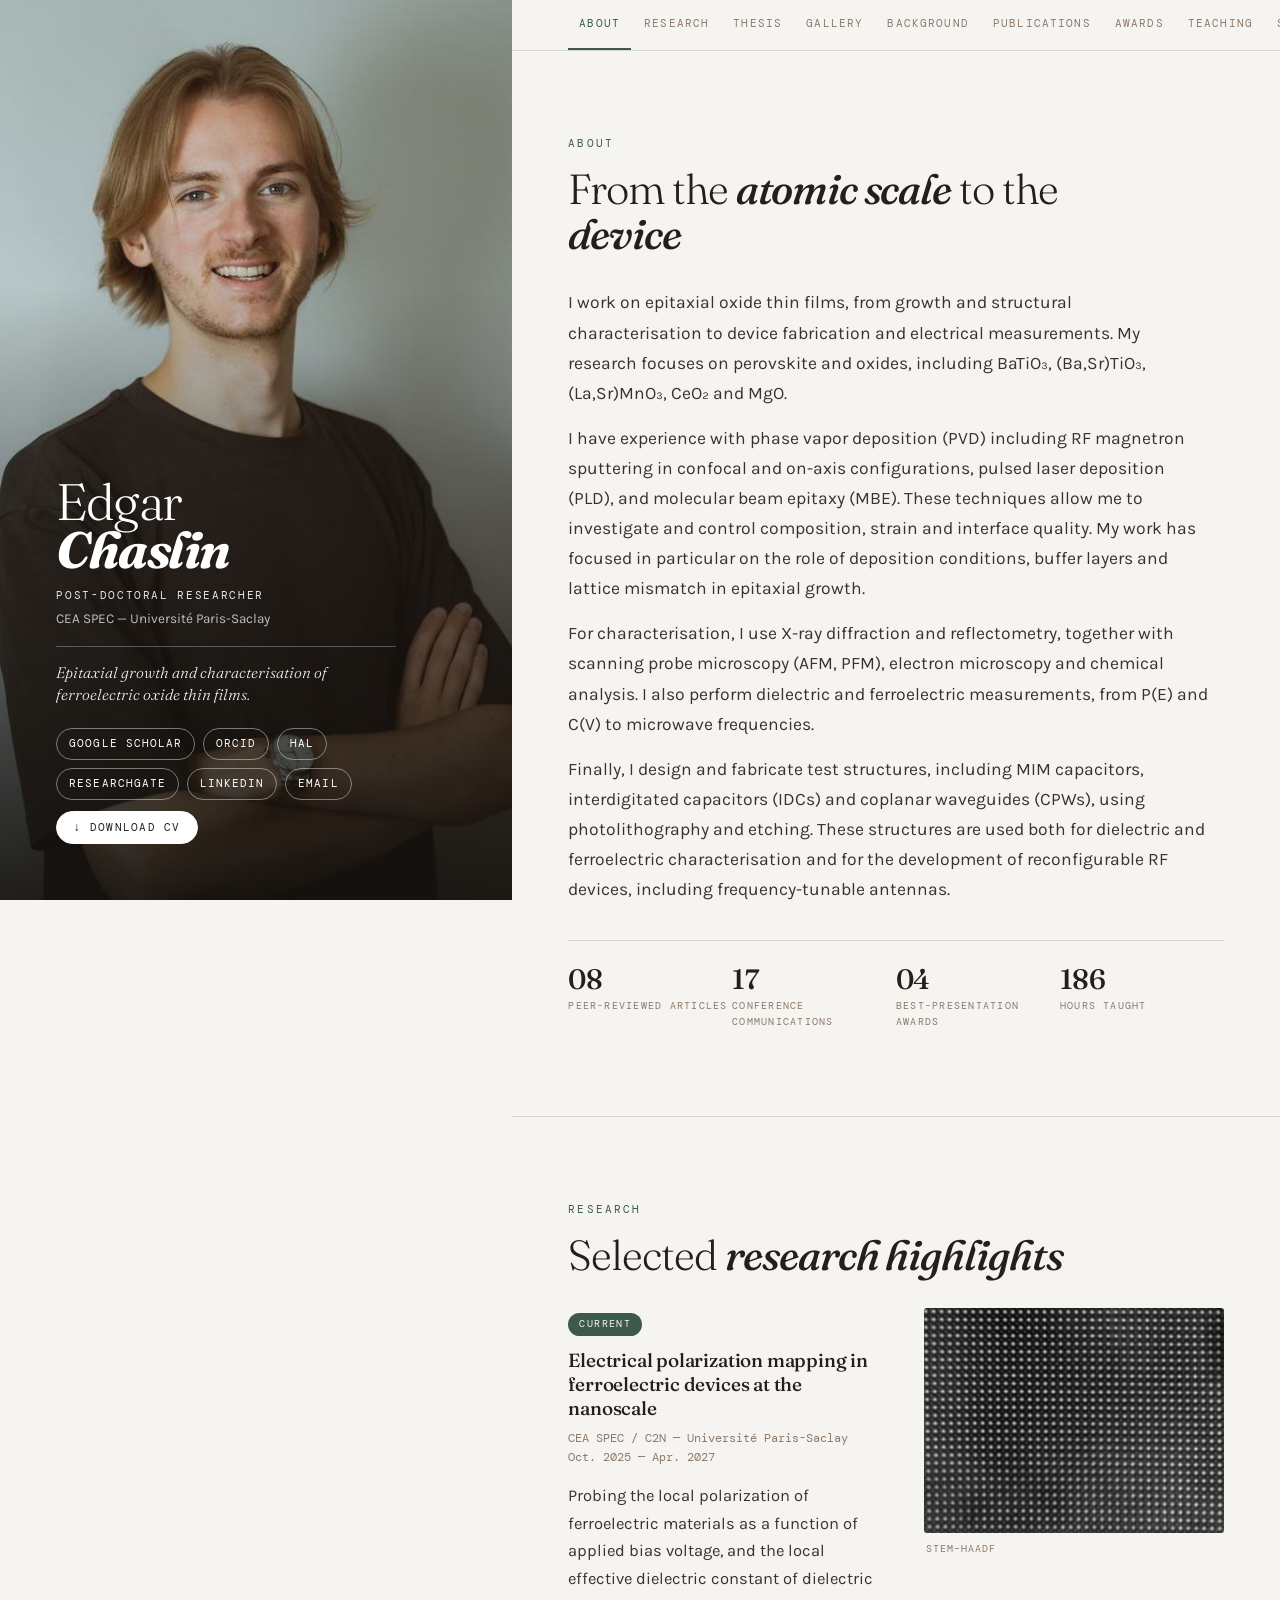
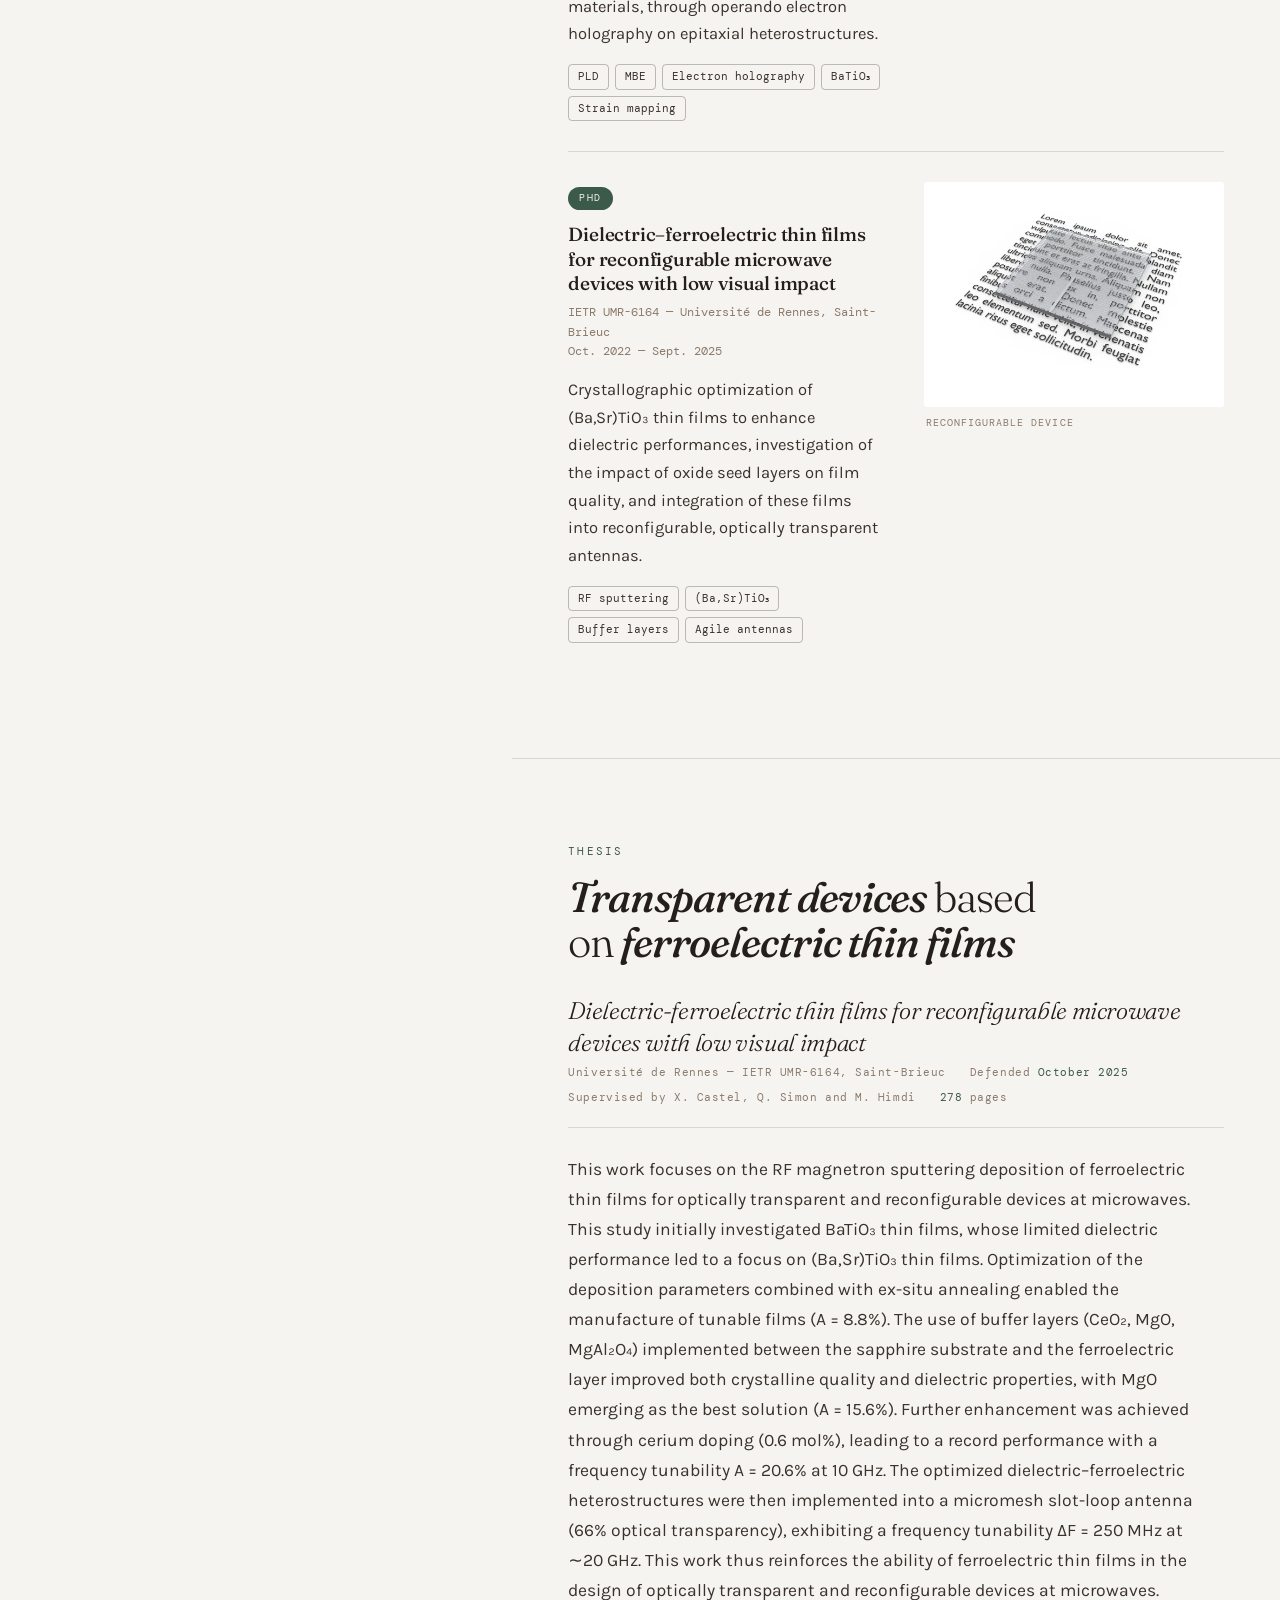
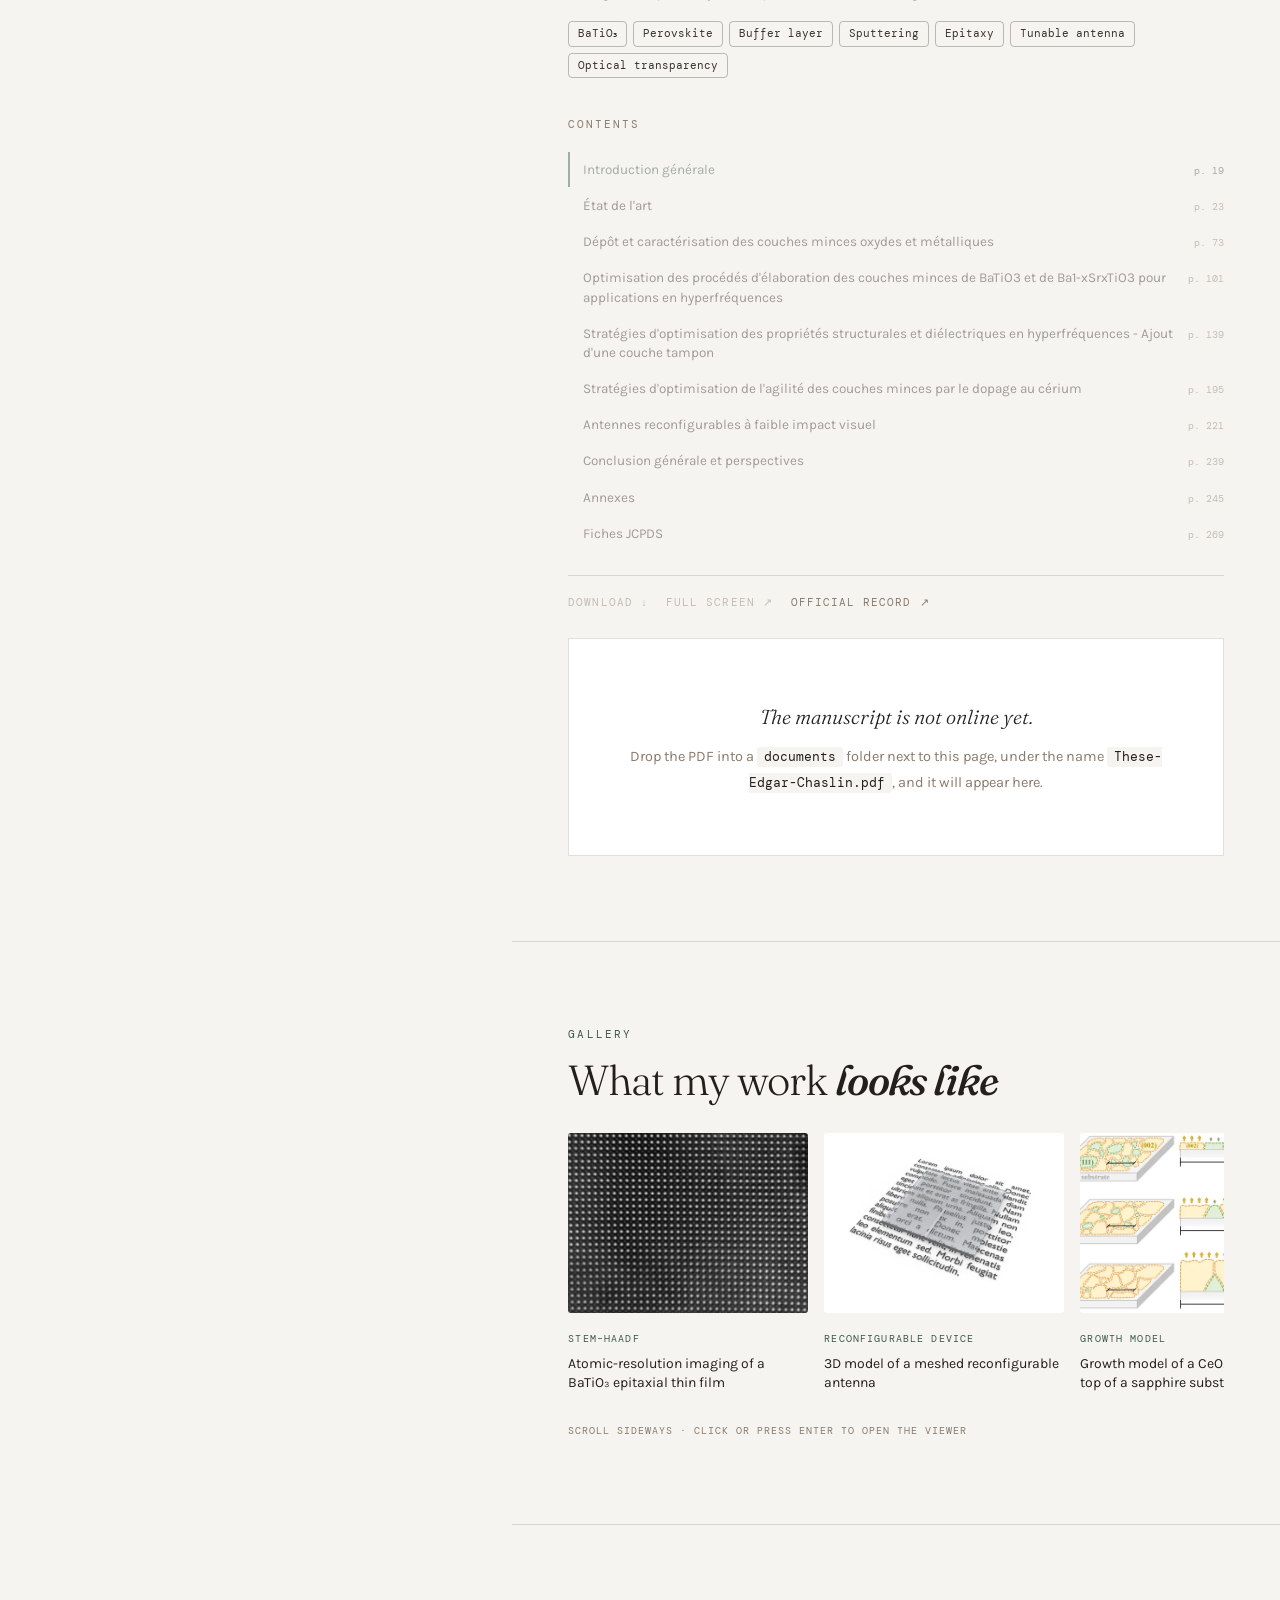
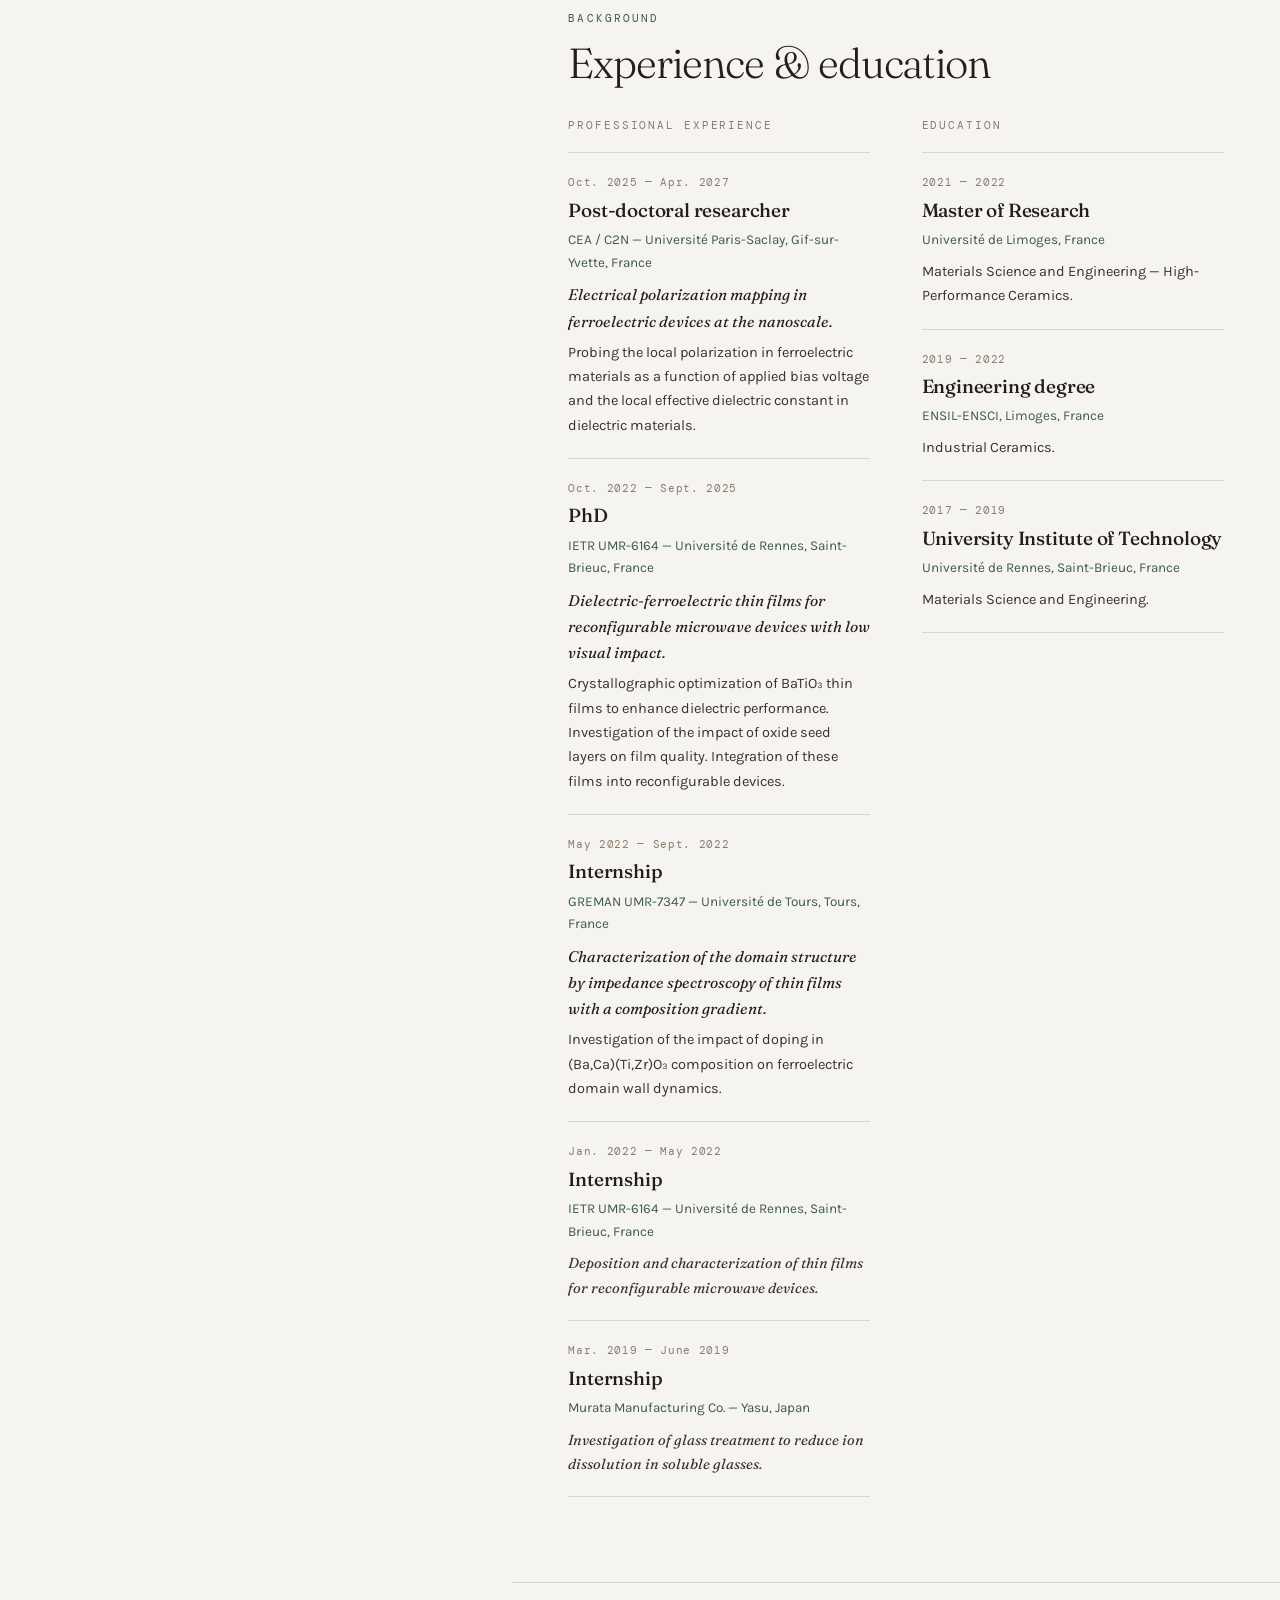
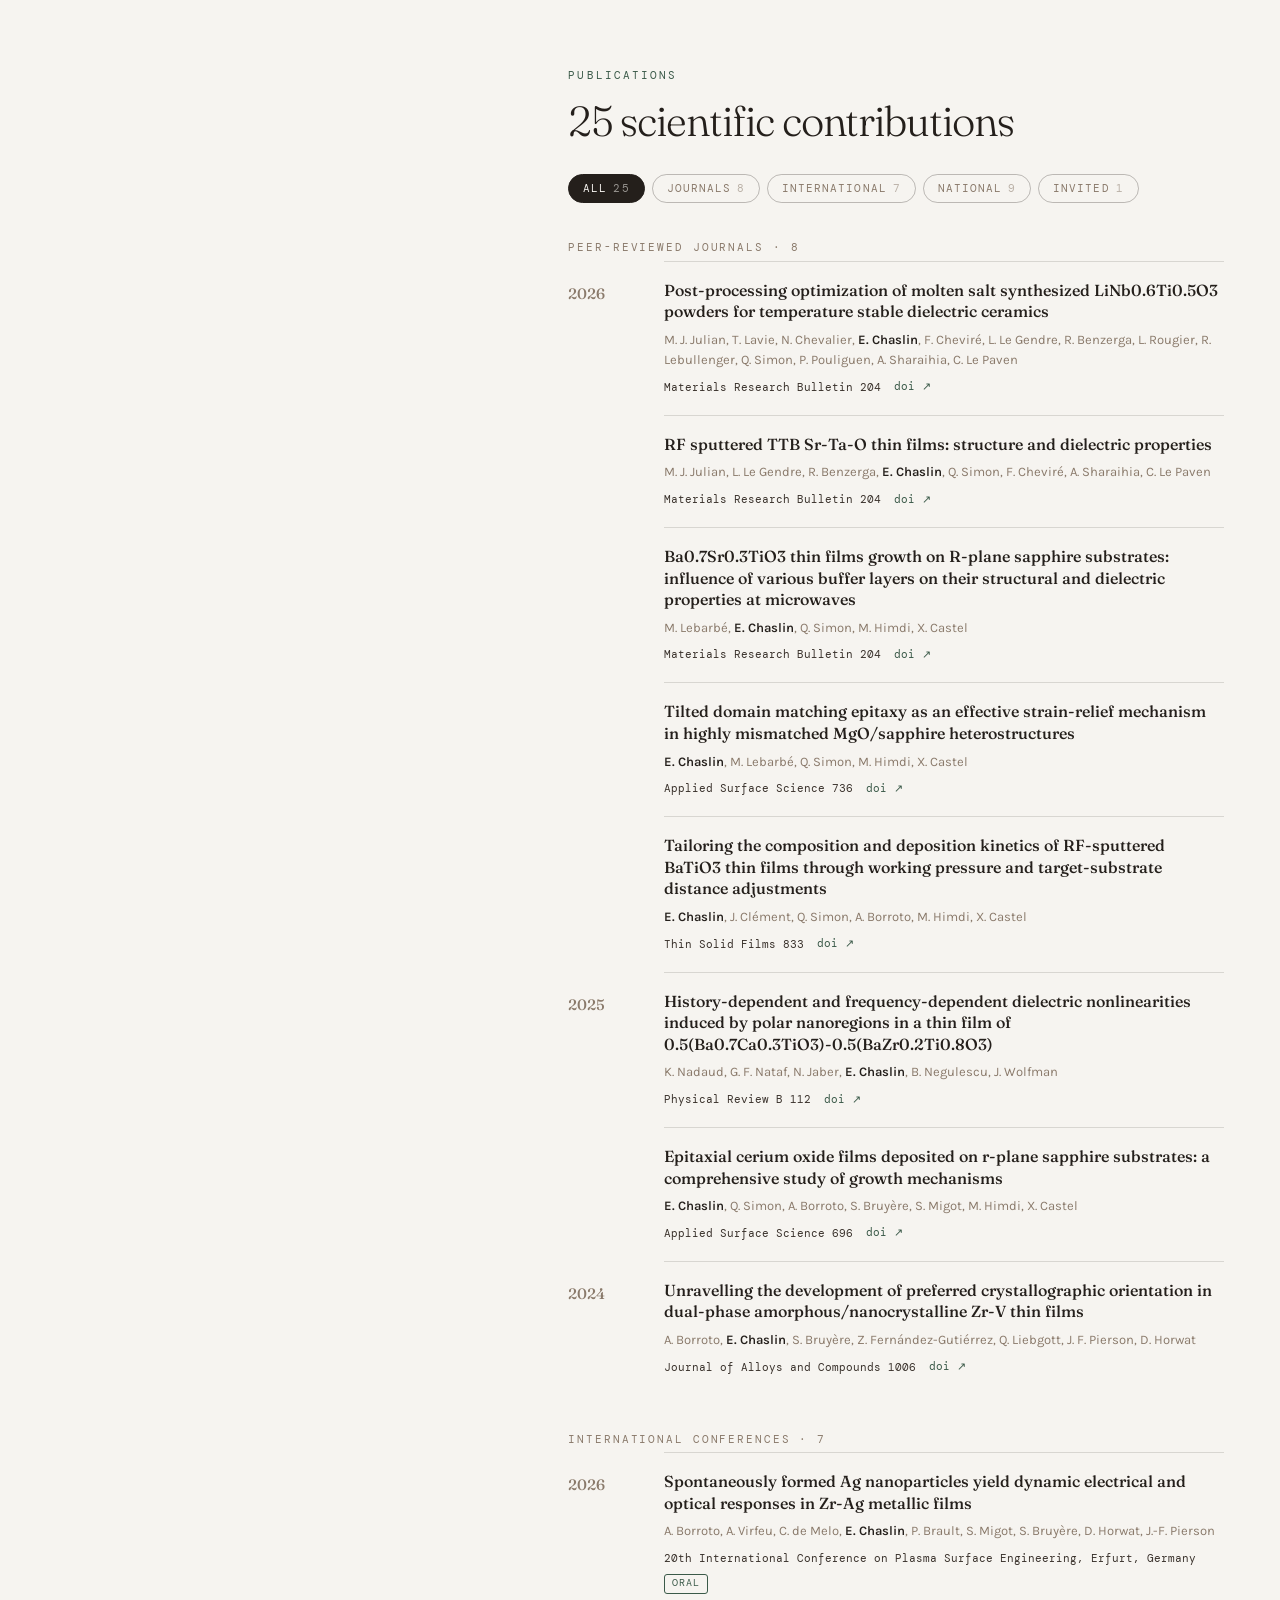
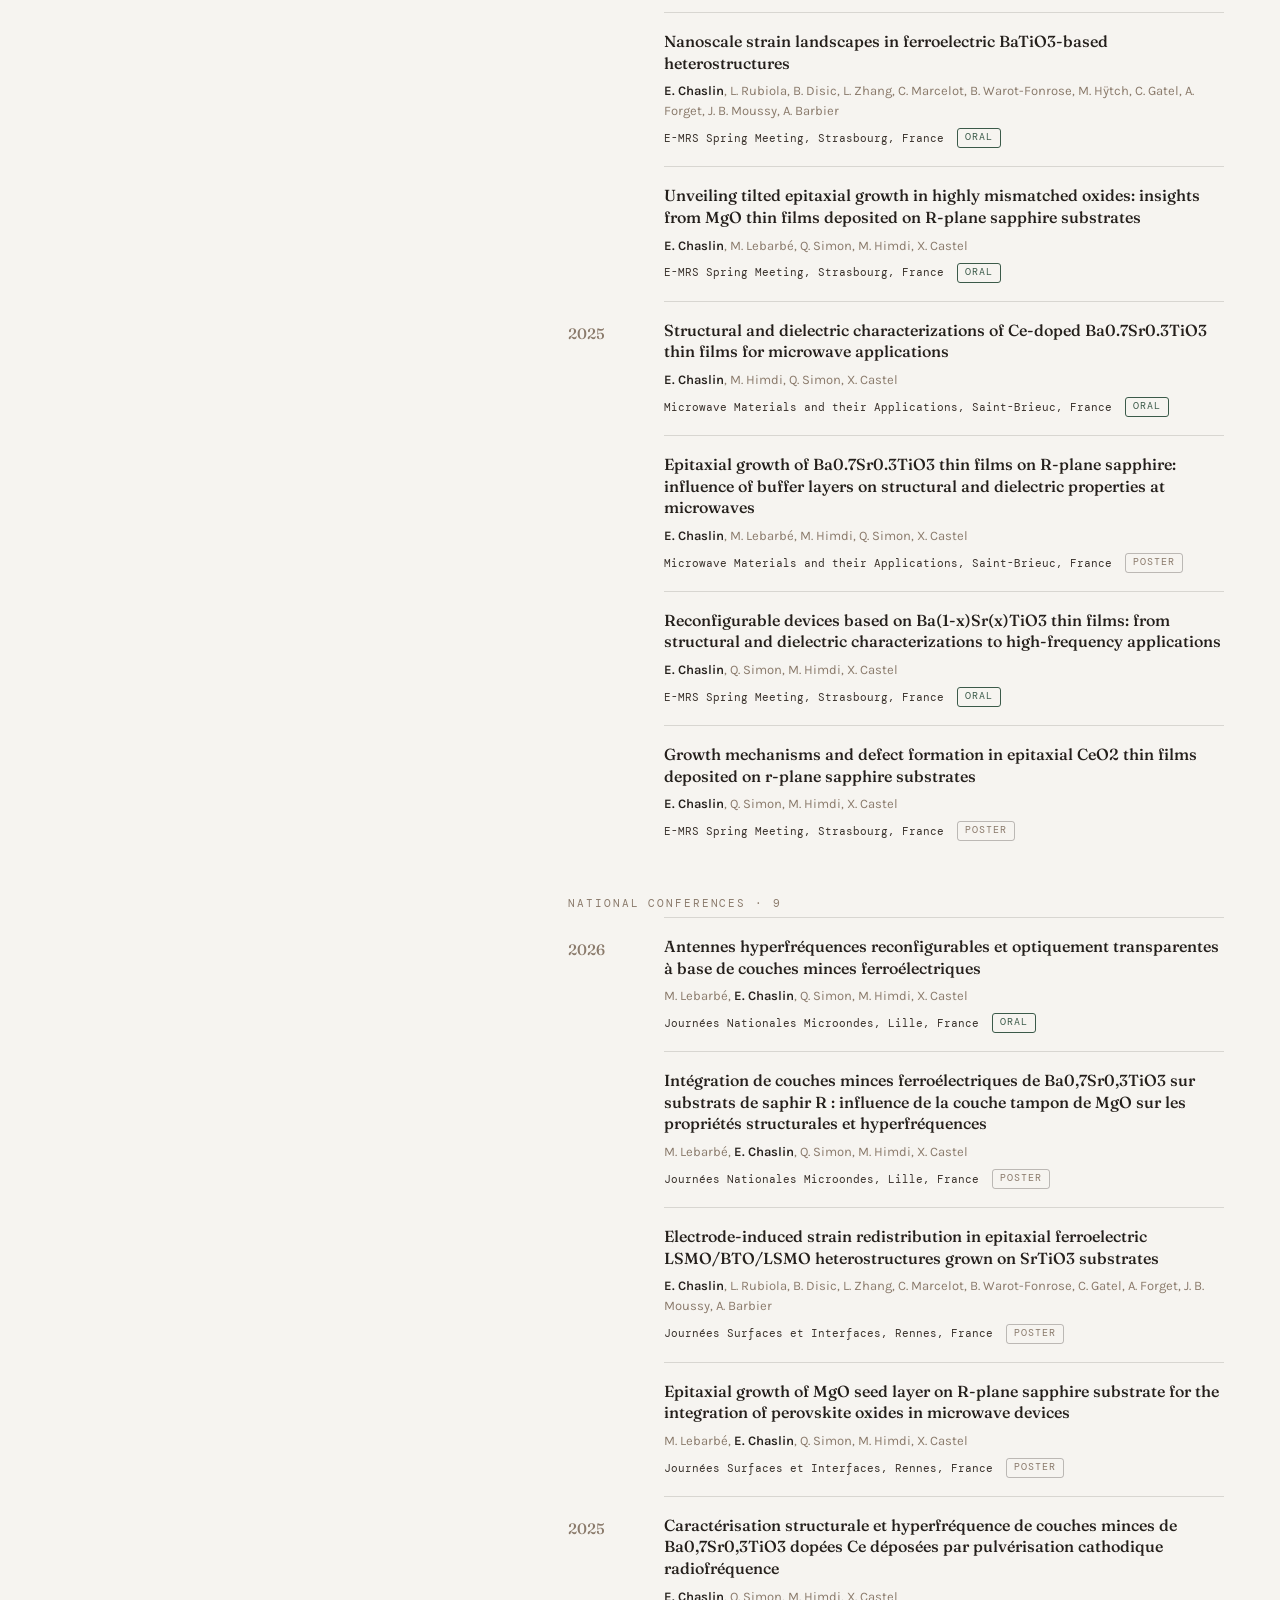
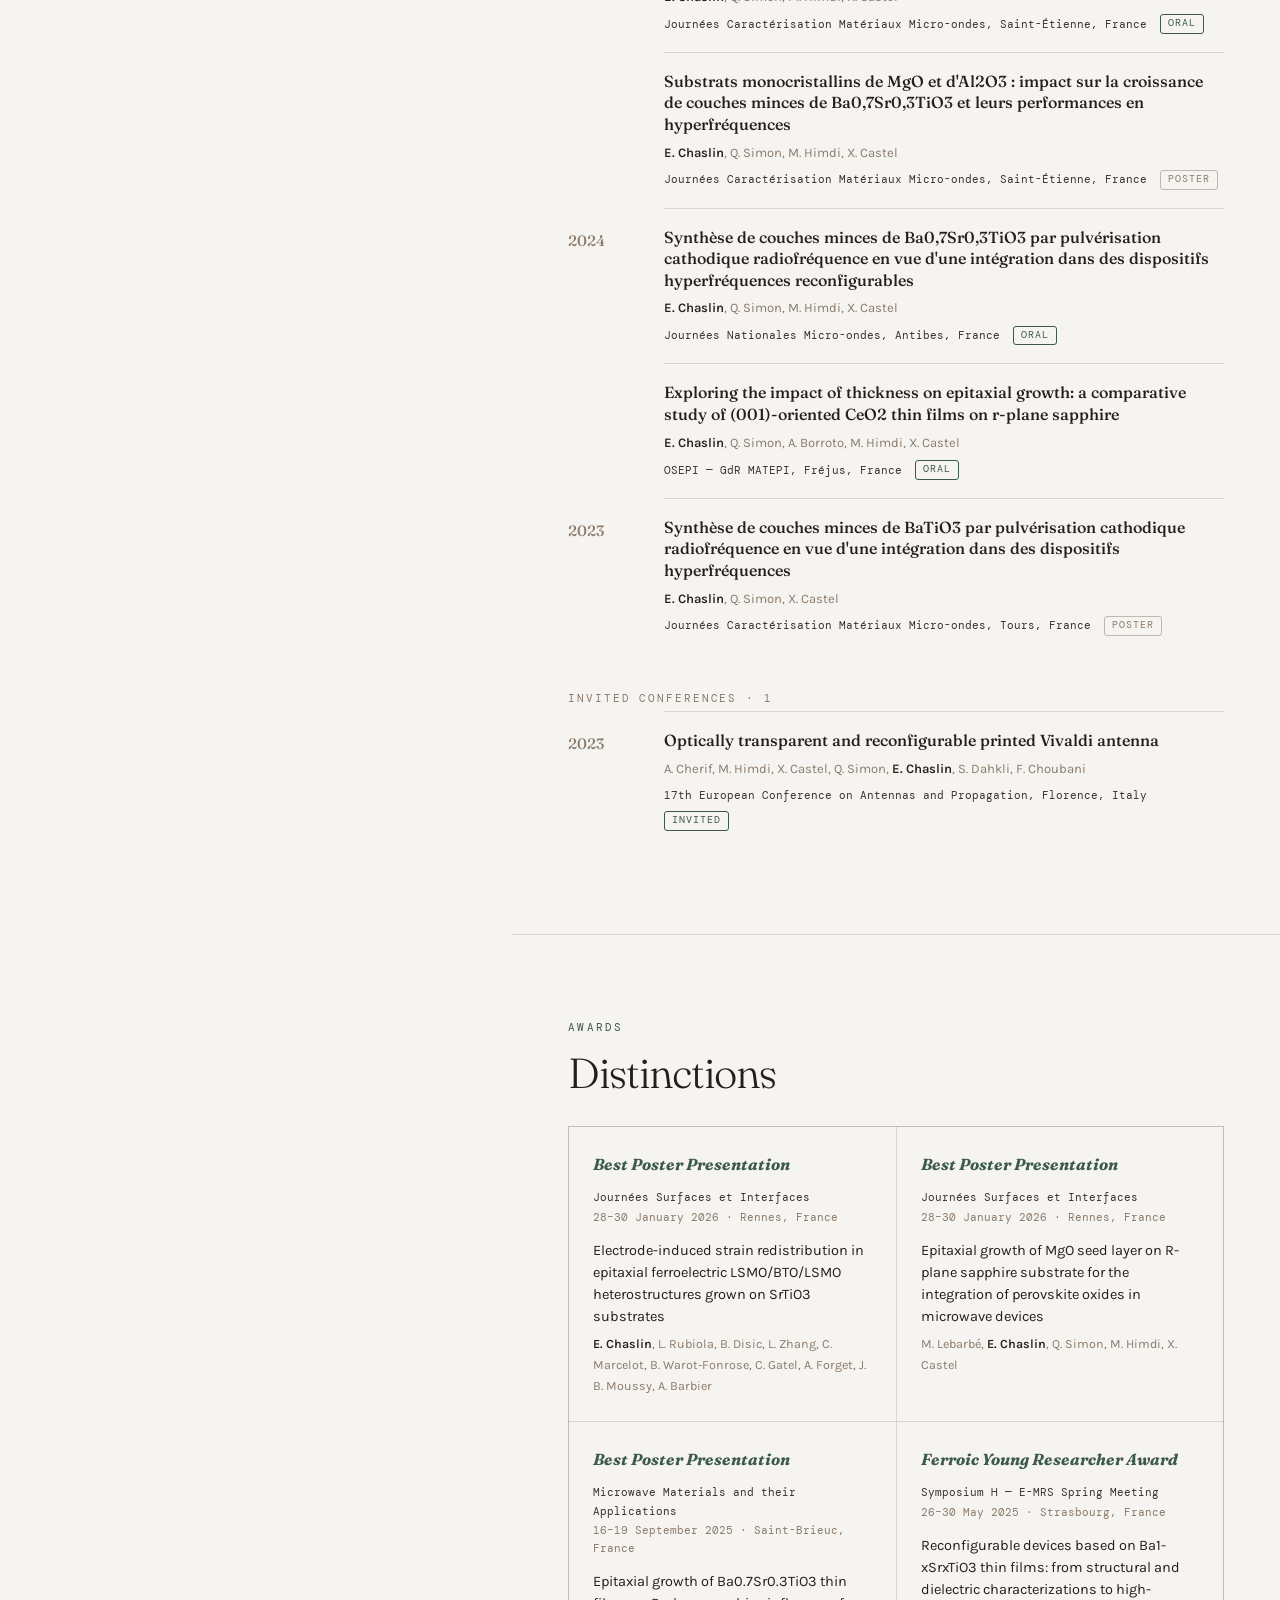
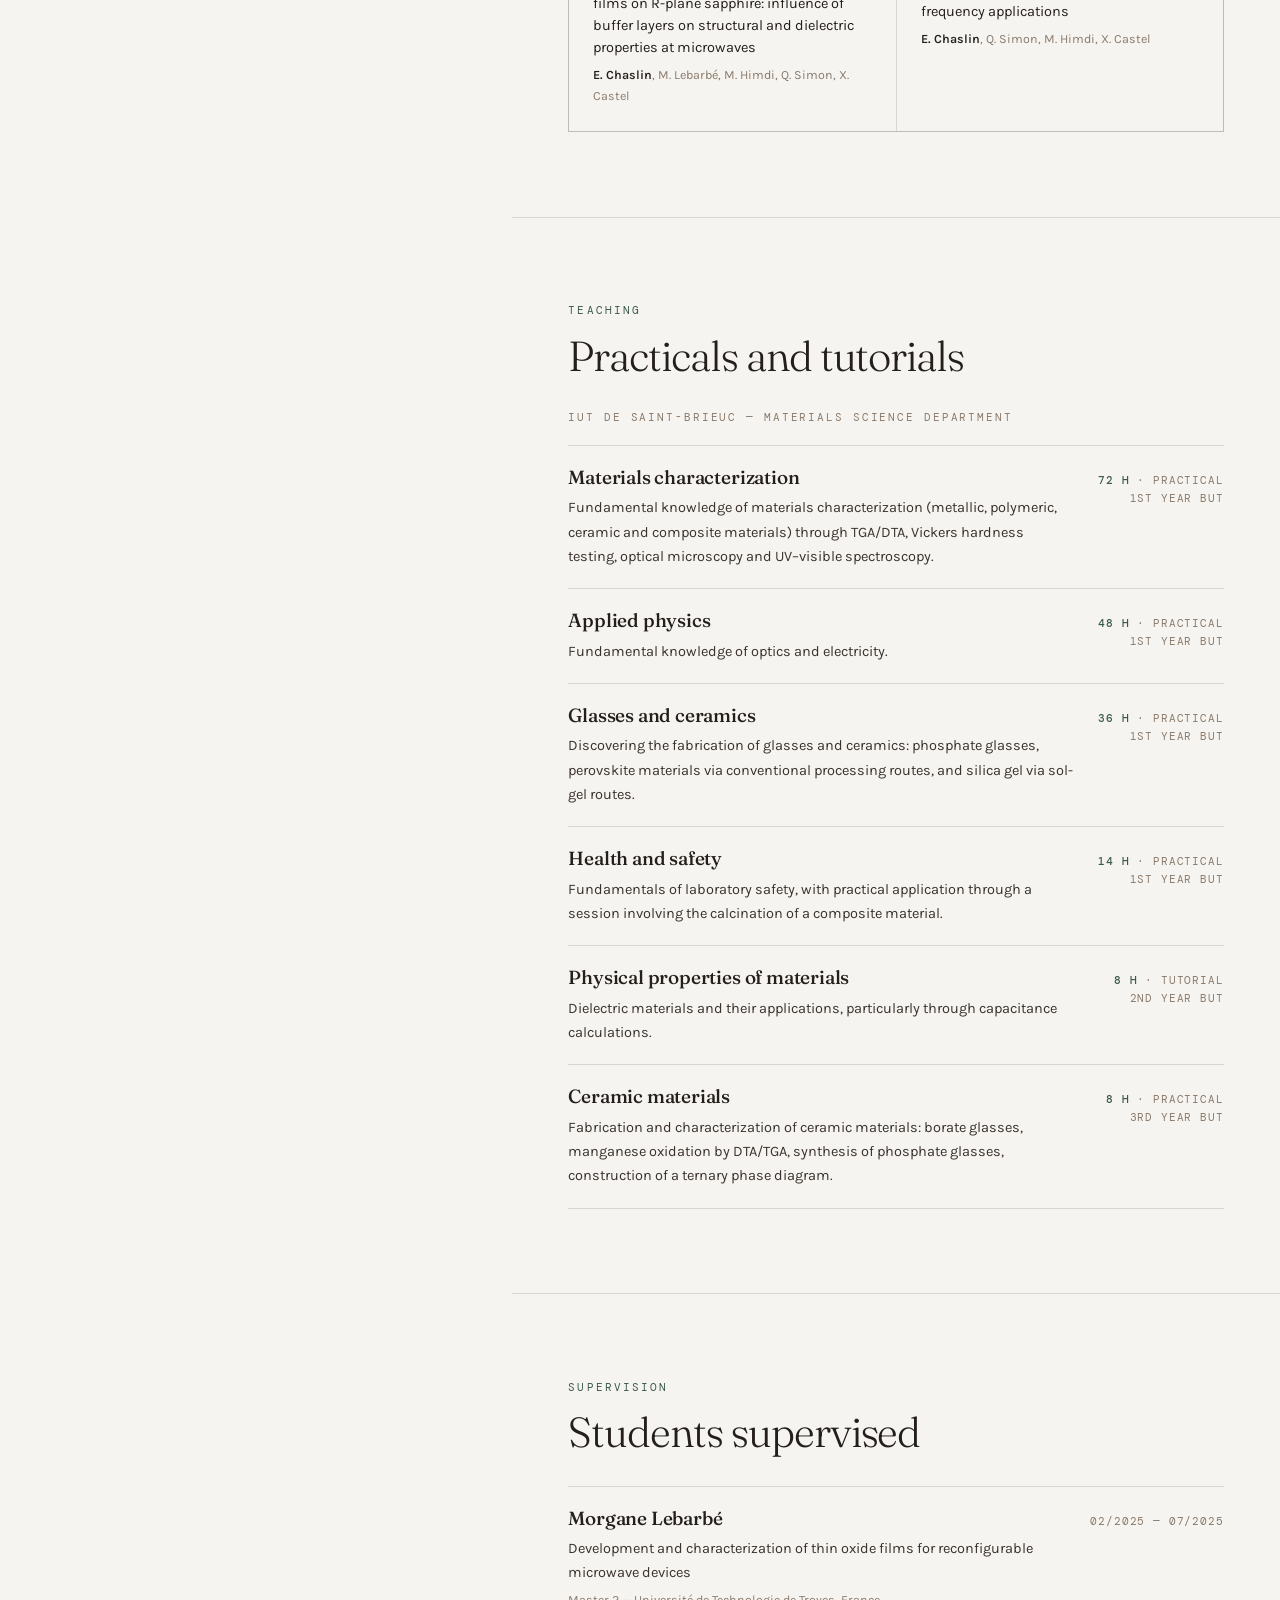
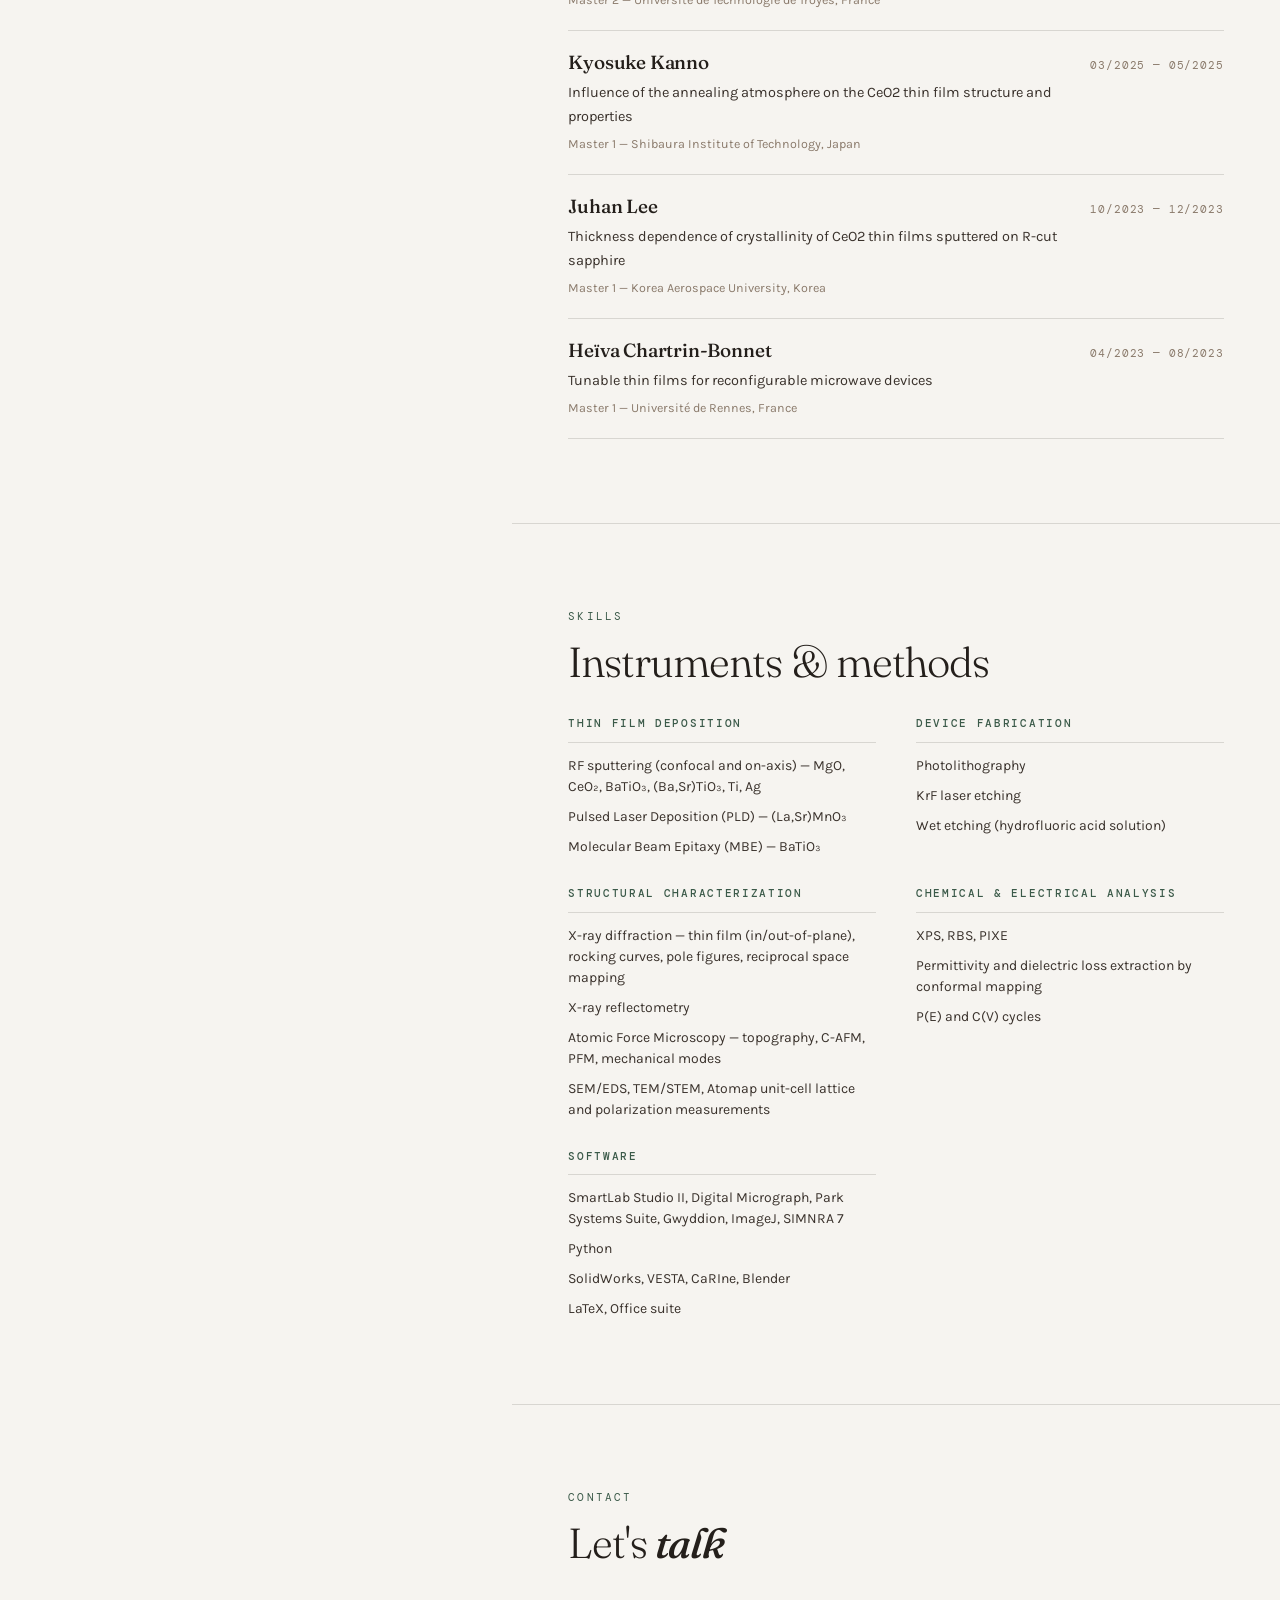
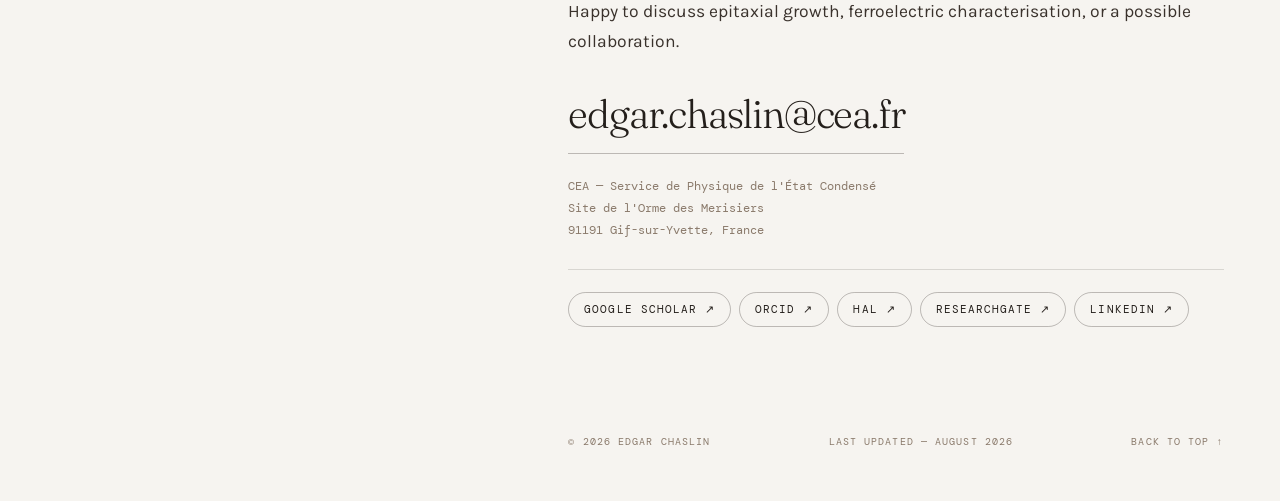
==== index.html @ 5e143099 "Site web personnel — Edgar Chaslin Site statique, sans outil de compilation : il suffit d'ouvrir ind" ====
<!DOCTYPE html>
<html lang="en">
<head>
<meta charset="utf-8">
<meta name="viewport" content="width=device-width, initial-scale=1">

<!-- ══════════════════════════════════════════════════════════════════════
     CARTE D'IDENTITÉ DE LA PAGE
     Le titre ci-dessous est celui affiché dans l'onglet du navigateur et
     dans les résultats de recherche. La description est le petit texte
     gris qui l'accompagne sur Google. Ce sont les deux seules lignes de
     ce fichier qu'il est utile de retoucher de temps en temps.
     ═══════════════════════════════════════════════════════════════════ -->
<title>Edgar Chaslin — Post-doctoral Researcher, CEA SPEC</title>
<meta name="description" content="Edgar Chaslin — post-doctoral researcher at CEA SPEC, Université Paris-Saclay. Epitaxial growth and characterisation of ferroelectric oxide thin films.">
<meta name="author" content="Edgar Chaslin">
<meta property="og:type" content="profile">
<meta property="og:title" content="Edgar Chaslin — Post-doctoral Researcher, CEA SPEC">
<meta property="og:description" content="Epitaxial growth and characterisation of ferroelectric oxide thin films, from deposition to unit-cell polarisation mapping.">
<meta property="og:locale" content="en_GB">
<meta name="twitter:card" content="summary_large_image">
<!-- Aperçu au partage : une fois le site en ligne, déposer une image 1200x630 px
     dans images/apercu.jpg puis décommenter la ligne suivante en remplaçant le domaine.
<meta property="og:image" content="https://TON-DOMAINE/images/apercu.jpg"> -->
<link rel="icon" href="data:image/svg+xml,%3Csvg xmlns='http://www.w3.org/2000/svg' viewBox='0 0 32 32'%3E%3Crect width='32' height='32' fill='%233B5A49'/%3E%3Ctext x='16' y='23' font-family='Georgia,serif' font-size='19' fill='%23F6F4F0' text-anchor='middle'%3EE%3C/text%3E%3C/svg%3E">

<!-- Polices de caractères, chargées depuis Google Fonts. -->
<link rel="preconnect" href="https://fonts.googleapis.com"><link rel="preconnect" href="https://fonts.gstatic.com" crossorigin>
<link href="https://fonts.googleapis.com/css2?family=Fraunces:opsz,wght@9..144,300;9..144,500;9..144,700&family=Karla:wght@300;400;500;600&family=DM+Mono:wght@400;500&display=swap" rel="stylesheet">

<!-- ══════════════════════════════════════════════════════════════════════
     APPARENCE — dossier « css »
     Les fichiers sont chargés dans cet ordre ; les couleurs et les polices
     se règlent dans le premier, css/1-base.css.
     ═══════════════════════════════════════════════════════════════════ -->
<link rel="stylesheet" href="css/1-base.css">
<link rel="stylesheet" href="css/2-colonne-portrait.css">
<link rel="stylesheet" href="css/3-contenu.css">
<link rel="stylesheet" href="css/4-sections.css">
<link rel="stylesheet" href="css/5-these-et-images.css">
<link rel="stylesheet" href="css/6-cv-genere.css">
<link rel="stylesheet" href="css/7-impression.css">
</head>

<body>
<!-- La page est volontairement presque vide : tout le contenu est écrit
     dans le dossier « contenu » puis inséré ici par le dossier « js ». -->
<a class="skip" href="#main">Skip to content</a>

<div class="stage">
  <!-- La colonne de gauche a deux étages. « media » tient toute la hauteur
       de l'écran à l'arrivée, puis se replie dès que le défilement commence
       et découvre « carte », restée jusque-là hors champ. -->
  <aside class="aside" id="top">
    <div class="media">
      <img id="portrait" alt="">
      <div class="veil"></div>
      <div class="plate" id="plate"></div>
    </div>
    <div class="carte" id="carte"></div>
  </aside>
  <div class="flow">
    <nav class="topbar" id="topbar" aria-label="Sections"></nav>
    <main id="main"><div class="printhead" id="printhead"></div></main>
  </div>
</div>

<div id="cvdoc" role="dialog" aria-modal="true" aria-label="Curriculum vitae"></div>

<!-- ══════════════════════════════════════════════════════════════════════
     CONTENU DU SITE — dossier « contenu »
     C'EST ICI QU'ON MET LE SITE À JOUR : ouvrir le fichier qui correspond
     à la section à modifier, changer le texte, enregistrer, recharger.
     Si un nouveau fichier de contenu est ajouté, penser à l'ajouter à
     cette liste ET dans js/1-assemblage.js.
     ═══════════════════════════════════════════════════════════════════ -->
<script src="contenu/1-identite.js"></script>
<script src="contenu/2-titres.js"></script>
<script src="contenu/3-a-propos.js"></script>
<script src="contenu/4-recherche.js"></script>
<script src="contenu/5-these.js"></script>
<script src="contenu/6-galerie.js"></script>
<script src="contenu/7-parcours.js"></script>
<script src="contenu/8-publications.js"></script>
<script src="contenu/9-distinctions.js"></script>
<script src="contenu/10-enseignement.js"></script>
<script src="contenu/11-competences.js"></script>
<!-- Fichier ecrit automatiquement par outils/optimiser-images.py : il
     liste les versions allegees des images. Voir LISEZ-MOI.md. -->
<script src="contenu/12-images-optimisees.js"></script>

<!-- ══════════════════════════════════════════════════════════════════════
     MACHINERIE — dossier « js »
     Rien à modifier ici pour mettre le site à jour. L'ordre compte :
     chaque fichier a besoin du précédent.
     ═══════════════════════════════════════════════════════════════════ -->
<script src="js/1-assemblage.js"></script>
<script src="js/2-outils.js"></script>
<script src="js/3-these.js"></script>
<script src="js/4-cv.js"></script>
<script src="js/5-page.js"></script>
<script src="js/6-demarrage.js"></script>
</body>
</html>
---- css/1-base.css ----
/* ======================================================================
   BASE — couleurs, polices, réglages généraux

   Toutes les couleurs du site se changent ici, dans le bloc :root.
   --paper = le fond, --ink = le texte, --moss = le vert d'accent,
   --sage = le vert clair, --warm = le gris-brun des petites légendes.
   ====================================================================== */

:root{
  --paper:#F6F4F0; --ink:#241F1B; --ink-2:#3A322C; --sage:#C4CCC5; --moss:#3B5A49; --warm:#8A7A6B;
  --line:rgba(36,31,27,.14); --line-2:rgba(36,31,27,.28);
  --disp:"Fraunces",Georgia,serif; --body:"Karla",system-ui,sans-serif; --mono:"DM Mono",ui-monospace,monospace;
  --gut:clamp(24px,4.4vw,68px); --bar:52px;
}
*{box-sizing:border-box}
html{scroll-behavior:smooth}
@media (prefers-reduced-motion:reduce){html{scroll-behavior:auto}*,*::before,*::after{animation-duration:.001ms!important;transition-duration:.001ms!important}}
body{margin:0;background:var(--paper);color:var(--ink);font-family:var(--body);font-size:16.5px;line-height:1.68;-webkit-font-smoothing:antialiased}
/* height:auto est indispensable et ne doit jamais être retiré.
   Chaque image porte désormais les dimensions de l'original dans son
   HTML (width="8000" height="5200") : c'est ce qui réserve la bonne
   place avant son arrivée et empêche la page de sursauter. Mais le
   navigateur traite AUSSI ces deux nombres comme une taille imposée.
   La largeur est bien reprise par les feuilles suivantes ; la hauteur,
   elle, ne l'est nulle part — sans la ligne ci-dessous, une vignette
   de 240 px de large s'afficherait donc sur 5200 px de haut. */
img{max-width:100%;height:auto;display:block}
/* Les images sont enveloppées dans un <picture> qui propose plusieurs
   tailles au navigateur. display:contents efface cette enveloppe de la
   mise en page : les réglages écrits pour « img » continuent de valoir. */
picture{display:contents}
a{color:inherit}
::selection{background:var(--moss);color:var(--paper)}
:focus-visible{outline:2px solid var(--moss);outline-offset:3px;border-radius:2px}
.skip{position:absolute;left:-9999px;top:0;z-index:100;background:var(--moss);color:var(--paper);
  padding:10px 16px;font-family:var(--mono);font-size:12px;letter-spacing:.1em;text-transform:uppercase}
.skip:focus{left:0}
---- css/2-colonne-portrait.css ----
/* ======================================================================
   COLONNE DE GAUCHE — grande photo, nom, accroche, liens, contact

   La colonne a deux états.

   À L'ARRIVÉE, la photo occupe toute la hauteur de l'écran : c'est la
   première impression, on n'y touche pas.

   DÈS QUE LE DÉFILEMENT COMMENCE, elle se replie à un peu moins de la
   moitié et découvre la carte de contact, jusque-là hors champ. Le
   visiteur garde ainsi l'e-mail sous les yeux d'un bout à l'autre du
   site, au lieu de devoir redescendre en bas de page pour le trouver.

   Trois réglages suffisent à tout ajuster :
     --photo-haut    hauteur de la photo une fois repliée
     --repli         durée du mouvement
   et, dans js/2-outils.js, les deux seuils de défilement.

   Le dernier bloc @media règle l'affichage sur téléphone, où la colonne
   redevient une simple bannière : rien ne se replie.
   ====================================================================== */

/* ══ LES CINQ RÉGLAGES DE LA COLONNE ══════════════════════════════════

   --photo-haut     hauteur de la photo une fois repliée. Le plancher en
                    pixels n'est pas décoratif : le bloc titre est posé
                    au bas de la photo et déborderait par le haut — nom
                    rogné — sur un écran d'ordinateur portable peu haut.
   --repli          durée du mouvement.

   --photo-y…       CADRAGE VERTICAL de la photo, c'est-à-dire quelle
                    tranche de l'image reste visible quand le cadre est
                    trop court pour la contenir entière :
                       0%   on garde le HAUT de la photo
                      50%   on garde le MILIEU
                     100%   on garde le BAS
                    Trois valeurs, une par situation. Elles se règlent
                    indépendamment — c'est celle du milieu, « replie »,
                    qui compte le plus (voir la note ci-dessous).
   ═════════════════════════════════════════════════════════════════════ */

:root{
  --photo-haut:max(52vh,336px);
  --repli:.55s;

  --photo-y:        24%;   /* à l'arrivée, photo pleine hauteur   */
  --photo-y-replie: 10%;   /* une fois repliée  ← LE RÉGLAGE UTILE */
  --photo-y-mobile: 16%;   /* bannière du téléphone               */
}

/* NOTE — sur un écran 16/9, la colonne fait 40 % de la largeur pour
   100 % de la hauteur, soit un cadre plus étroit que la photo : à
   l'arrivée, celle-ci est donc rognée sur les CÔTÉS, jamais en hauteur.
   Y jouer sur « --photo-y » n'y change rien de visible. C'est une fois
   repliée que le cadre devient large et court, et que le cadrage
   vertical décide vraiment de ce qu'on voit : c'est
   « --photo-y-replie » qu'il faut ajuster. */

/* ── Colonne portrait ─────────────────────────────────────────────── */
.stage{display:grid;grid-template-columns:40vw 1fr}
.aside{position:sticky;top:0;height:100vh;overflow:hidden;background:var(--sage);
  display:flex;flex-direction:column}

/* L'étage photo. Sa hauteur est la SEULE chose qui change au repli :
   tout le reste suit, ce qui garde le mouvement simple et fluide. */
.media{position:relative;flex:0 0 auto;height:100vh;overflow:hidden;
  transition:height var(--repli) cubic-bezier(.2,.7,.3,1)}
.aside.compact .media{height:var(--photo-haut)}

/* Le cadrage glisse pendant le repli, en même temps que la hauteur :
   la photo se recentre au lieu de sauter d'un cadrage à l'autre. */
.aside img{width:100%;height:100%;object-fit:cover;object-position:50% var(--photo-y);
  transition:object-position var(--repli) cubic-bezier(.2,.7,.3,1)}
.aside.compact img{object-position:50% var(--photo-y-replie)}
.aside .veil{position:absolute;inset:0;background:linear-gradient(180deg,transparent 32%,rgba(20,17,14,.88))}
.aside .plate{position:absolute;left:0;right:0;bottom:0;padding:var(--gut);color:#fff;
  transition:padding var(--repli) cubic-bezier(.2,.7,.3,1)}
.aside h1{font-family:var(--disp);font-weight:300;font-size:clamp(32px,4vw,60px);line-height:.94;
  letter-spacing:-.03em;margin:0 0 12px;transition:font-size var(--repli) cubic-bezier(.2,.7,.3,1)}
.aside h1 b{display:block;font-weight:700;font-style:italic}
.aside .role{font-family:var(--mono);font-size:11px;letter-spacing:.15em;text-transform:uppercase;opacity:.9;margin:0 0 3px}
.aside .lab{font-size:13.5px;opacity:.72;margin:0 0 16px;max-height:5em;overflow:hidden;
  transition:max-height var(--repli),opacity .3s,margin var(--repli)}
/* max-height chiffré — et non « auto » — pour que la disparition de
   l'accroche puisse être animée : on ne sait pas animer vers auto. */
.aside .accroche{font-family:var(--disp);font-style:italic;font-weight:300;font-size:15.5px;
  line-height:1.42;opacity:.92;margin:0 0 22px;max-width:34ch;max-height:12em;overflow:hidden;
  padding-top:15px;border-top:1px solid rgba(255,255,255,.3);
  transition:max-height var(--repli),opacity .3s,margin var(--repli),
             padding var(--repli),border-color .3s}
.aside .soc{display:flex;flex-wrap:wrap;gap:8px}
.aside .soc a{font-family:var(--mono);font-size:10.5px;letter-spacing:.1em;text-transform:uppercase;
  text-decoration:none;border:1px solid rgba(255,255,255,.42);border-radius:99px;padding:7px 14px;transition:.2s}
.aside .soc a:hover{background:#fff;color:var(--ink);border-color:#fff}

/* Une fois repliée, la photo est bien plus courte : le bloc de titre
   doit maigrir pour continuer à y tenir. L'accroche s'efface — elle a
   joué son rôle à l'arrivée — et le nom perd quelques points. */
/* La grande marge haute du bloc titre n'a plus lieu d'être : le bloc
   étant collé en bas, elle ne fait qu'ajouter de la hauteur et grignoter
   la photo qui reste visible au-dessus. */
.aside.compact .plate{padding-top:clamp(14px,1.6vw,22px);padding-bottom:clamp(15px,1.8vw,24px)}
.aside.compact h1{font-size:clamp(24px,2.5vw,38px)}
.aside.compact .accroche{max-height:0;opacity:0;margin-bottom:0;padding-top:0;border-top-color:transparent}
/* Le laboratoire s'efface aussi : il se relit deux lignes plus bas,
   dans l'adresse de la carte, et ces 30 px reviennent à la photo. */
.aside.compact .lab{max-height:0;opacity:0;margin-bottom:10px}


/* ── Carte de contact ─────────────────────────────────────────────────
   Même fond sombre que le bas de la photo : les deux étages se lisent
   comme un seul panneau, la couture ne se voit pas. */
.carte{flex:1 1 auto;min-height:0;overflow-y:auto;
  background:#1E1A17;color:#fff;border-top:1px solid rgba(255,255,255,.1);
  /* Marges hautes et basses en vh, et non en vw : ce qui manque à la
     carte sur un écran d'ordinateur portable, c'est de la hauteur. */
  padding:clamp(16px,2vh,30px) var(--gut) clamp(15px,1.8vh,26px);
  display:flex;flex-direction:column;gap:clamp(10px,1.4vh,14px);
  opacity:0;transform:translateY(12px);
  transition:opacity .45s .1s,transform .5s .1s}
.aside.compact .carte{opacity:1;transform:none}
.carte .eyebrow{font-family:var(--mono);font-size:9.5px;letter-spacing:.2em;text-transform:uppercase;
  color:var(--sage);margin:0}
.c-mail{font-family:var(--disp);font-weight:300;font-size:clamp(15px,1.5vw,23px);letter-spacing:-.02em;
  color:#fff;text-decoration:none;align-self:start;word-break:break-word;
  border-bottom:1px solid rgba(255,255,255,.3);padding-bottom:4px;transition:.22s}
.c-mail:hover{border-bottom-color:#fff}
.c-addr{font-family:var(--mono);font-size:10.5px;line-height:1.65;color:rgba(255,255,255,.58);margin:0}

/* ── « Currently » ────────────────────────────────────────────────────
   Occupe l'espace laissé libre entre l'adresse et le repère de lecture,
   qui atteint 280 px sur un grand écran. Tout est repris des fichiers
   de contenu : rien à tenir à jour ici.

   Le bloc s'allège par paliers quand la hauteur manque (voir le @media
   plus bas), puis s'efface complètement : sur un écran court, mieux
   vaut ne rien afficher qu'un texte coupé au milieu. */
.c-actu{padding-top:clamp(12px,1.6vh,20px);border-top:1px solid rgba(255,255,255,.1);
  display:flex;flex-direction:column;gap:clamp(7px,.9vh,11px);min-height:0}
.a-tete{display:flex;flex-wrap:wrap;align-items:center;gap:7px 10px;margin:0}
.a-pastille{font-family:var(--mono);font-size:9px;letter-spacing:.14em;text-transform:uppercase;
  color:#1E1A17;background:var(--sage);border-radius:99px;padding:2px 9px}
.a-quand{font-family:var(--mono);font-size:9.5px;letter-spacing:.07em;color:rgba(255,255,255,.5)}
/* Titres bornés à un nombre de lignes fixe. Sans cela, la hauteur du
   bloc dépendrait de la longueur des textes : un titre de projet un peu
   plus long, saisi dans six mois, ferait déborder la carte. */
.a-titre{font-family:var(--disp);font-weight:300;font-size:14.5px;line-height:1.38;
  color:#fff;margin:0;max-width:46ch;
  display:-webkit-box;-webkit-box-orient:vertical;-webkit-line-clamp:2;overflow:hidden}
.a-mots{display:flex;flex-wrap:wrap;gap:5px}
.a-mots span{font-family:var(--mono);font-size:9.5px;color:rgba(255,255,255,.6);
  border:1px solid rgba(255,255,255,.2);border-radius:3px;padding:2px 7px}
.a-pubs{display:flex;flex-direction:column;gap:8px}
.a-sous{font-family:var(--mono);font-size:9px;letter-spacing:.18em;text-transform:uppercase;
  color:rgba(255,255,255,.36);margin:2px 0 0}
.a-pub{display:block;text-decoration:none;border-left:1px solid rgba(255,255,255,.18);
  padding-left:10px;transition:border-color .2s}
.a-pub:hover{border-left-color:var(--sage)}
.a-pub .t{font-size:11.5px;line-height:1.4;color:rgba(255,255,255,.86);
  display:-webkit-box;-webkit-box-orient:vertical;-webkit-line-clamp:2;overflow:hidden}
.a-pub .s{display:block;font-family:var(--mono);font-size:9px;letter-spacing:.04em;
  color:rgba(255,255,255,.42);margin-top:3px;transition:color .2s}
.a-pub:hover .s{color:var(--sage)}

/* Paliers de dégraissage, du plus grand écran au plus petit. Les
   seuils sont donnés en HAUTEUR de fenêtre : c'est elle, et non la
   largeur, qui décide de la place disponible dans la carte. */
@media(max-height:1010px){ .a-pub:nth-of-type(2){display:none} } /* un seul article   */
@media(max-height:900px){  .a-pubs{display:none} }               /* plus d'articles   */
@media(max-height:730px){  .a-mots{display:none} }               /* plus de mots-clés */
@media(max-height:660px){  .c-actu{display:none} }               /* plus rien         */

/* Repère de lecture, poussé en bas de la carte par margin-top:auto.
   Onze sections et 15 000 px de page : savoir où l'on en est aide. */
.c-lecture{margin-top:auto;padding-top:15px;border-top:1px solid rgba(255,255,255,.1)}
.c-piste{height:2px;background:rgba(255,255,255,.15);border-radius:99px;overflow:hidden}
.c-piste span{display:block;height:100%;width:0;background:var(--sage);transition:width .12s linear}
.c-etat{display:flex;justify-content:space-between;align-items:baseline;gap:12px;margin:9px 0 0;
  font-family:var(--mono);font-size:9.5px;letter-spacing:.13em;text-transform:uppercase}
.c-etat b{font-weight:400;color:#fff}
.c-etat span{color:rgba(255,255,255,.45);white-space:nowrap}


/* ── Téléphone et petites tablettes ───────────────────────────────────
   La colonne cesse d'être collante : elle redevient une bannière que
   l'on quitte en défilant. Il n'y a donc plus rien à replier, et la
   carte n'a pas lieu d'être — la section « Contact » est à deux pouces. */
@media(max-width:940px){
  .stage{grid-template-columns:1fr}
  .aside{position:relative;height:auto;min-height:80vh;display:block}
  .media{position:static;height:auto;overflow:visible}
  .aside img{position:absolute;inset:0;object-position:50% var(--photo-y-mobile)}
  .aside .plate{position:relative;padding-top:44vh}
  .carte{display:none}
}
---- css/3-contenu.css ----
/* ======================================================================
   COLONNE DE DROITE — barre d'onglets et titres de sections

   Barre de navigation collante, titres, animation d'apparition.
   ====================================================================== */

/* ── Colonne contenu ──────────────────────────────────────────────── */
.flow{min-width:0}
.topbar{position:sticky;top:0;z-index:20;background:color-mix(in srgb,var(--paper) 93%,transparent);
  backdrop-filter:blur(10px);border-bottom:1px solid var(--line);padding:0 var(--gut);
  display:flex;gap:2px;overflow-x:auto;scrollbar-width:none}
.topbar::-webkit-scrollbar{display:none}
.topbar a{font-family:var(--mono);font-size:10.5px;letter-spacing:.11em;text-transform:uppercase;
  text-decoration:none;color:var(--warm);padding:15px 11px;white-space:nowrap;
  border-bottom:2px solid transparent;transition:.2s}
.topbar a:hover{color:var(--ink)}
.topbar a.on{color:var(--moss);border-bottom-color:var(--moss)}

section{padding:clamp(52px,6.6vw,96px) var(--gut);border-bottom:1px solid var(--line);scroll-margin-top:var(--bar)}
section:last-of-type{border-bottom:0}
.eyebrow{font-family:var(--mono);font-size:10.5px;letter-spacing:.2em;text-transform:uppercase;
  color:var(--moss);margin:0 0 14px}
h2{font-family:var(--disp);font-weight:300;font-size:clamp(27px,3.4vw,42px);line-height:1.08;
  letter-spacing:-.025em;margin:0 0 30px;max-width:20ch}
h2 em{font-style:italic;font-weight:500}
h3{font-family:var(--disp);font-weight:500;font-size:19px;line-height:1.28;letter-spacing:-.01em;margin:0 0 7px}
p{margin:0 0 15px}
.lead{font-size:17.5px;line-height:1.72;max-width:64ch;color:var(--ink-2)}
.subhead{font-family:var(--mono);font-size:10.5px;letter-spacing:.18em;text-transform:uppercase;
  color:var(--warm);margin:0 0 18px}
.rev{opacity:0;transform:translateY(12px);transition:opacity .65s ease,transform .65s cubic-bezier(.2,.7,.3,1)}
.rev.in{opacity:1;transform:none}
---- css/4-sections.css ----
/* ======================================================================
   SECTIONS — chiffres, recherche, galerie, parcours, publications,
   distinctions, enseignement, compétences, contact, pied de page

   Chaque partie est annoncée par un commentaire : il suffit de chercher
   le nom de la section pour retrouver ses réglages.
   ====================================================================== */

/* ── Compteurs ────────────────────────────────────────────────────── */
.stats{display:grid;grid-template-columns:repeat(4,minmax(0,1fr));gap:20px 0;
  margin-top:36px;padding-top:24px;border-top:1px solid var(--line)}
@media(max-width:640px){.stats{grid-template-columns:repeat(2,1fr)}}
.stats b{display:block;font-family:var(--disp);font-weight:500;font-size:28px;line-height:1;letter-spacing:-.02em}
.stats span{display:block;font-family:var(--mono);font-size:9.5px;letter-spacing:.13em;
  text-transform:uppercase;color:var(--warm);margin-top:6px}

/* ── Recherche ────────────────────────────────────────────────────── */
.rblock{display:grid;grid-template-columns:1fr 300px;gap:clamp(20px,3vw,44px);
  padding:30px 0;border-top:1px solid var(--line)}
.rblock:first-of-type{border-top:0;padding-top:0}
@media(max-width:820px){.rblock{grid-template-columns:1fr}}
.rblock .tag{font-family:var(--mono);font-size:10px;letter-spacing:.14em;text-transform:uppercase;
  color:var(--paper);background:var(--moss);border-radius:99px;padding:3px 11px;display:inline-block;margin-bottom:12px}
.rblock .meta{font-family:var(--mono);font-size:11.5px;color:var(--warm);margin:8px 0 14px;line-height:1.7}
.rblock p{max-width:56ch;color:var(--ink-2)}
.chips{display:flex;flex-wrap:wrap;gap:6px;margin-top:16px}
.chip{font-family:var(--mono);font-size:10.5px;border:1px solid var(--line-2);border-radius:4px;padding:3px 9px;color:var(--ink-2)}
.thumb{cursor:zoom-in;align-self:start;margin:0}
.thumb .wrapimg{position:relative;overflow:hidden;border-radius:3px;background:var(--sage)}
.thumb img{aspect-ratio:4/3;object-fit:cover;width:100%;transition:transform .5s cubic-bezier(.2,.7,.3,1)}
.thumb:hover img,.thumb:focus-visible img{transform:scale(1.04)}
.thumb figcaption{font-family:var(--mono);font-size:9.5px;letter-spacing:.11em;text-transform:uppercase;
  color:var(--warm);padding:9px 2px 0}

/* Pastille « agrandir », révélée au survol et au focus clavier : elle
   annonce que la vignette ouvre la visionneuse plein écran. */
.loupe{position:absolute;right:9px;bottom:9px;width:28px;height:28px;display:grid;place-items:center;
  border-radius:50%;background:rgba(20,17,14,.6);color:#fff;font-size:12px;line-height:1;
  pointer-events:none;opacity:0;transform:translateY(4px);transition:.22s}
figure:hover .loupe,figure:focus-visible .loupe{opacity:1;transform:none}

/* ── Galerie ──────────────────────────────────────────────────────── */
.strip{display:grid;grid-auto-flow:column;grid-auto-columns:minmax(240px,300px);gap:16px;
  overflow-x:auto;padding-bottom:16px;scroll-snap-type:x proximity}
.strip::-webkit-scrollbar{height:6px}
.strip::-webkit-scrollbar-thumb{background:var(--line-2);border-radius:99px}
.strip::-webkit-scrollbar-track{background:var(--line)}
.strip figure{margin:0;scroll-snap-align:start;cursor:zoom-in}
.strip .wrapimg{position:relative;overflow:hidden;border-radius:3px;background:var(--sage)}
.strip img{aspect-ratio:4/3;object-fit:cover;width:100%;transition:transform .5s cubic-bezier(.2,.7,.3,1)}
.strip figure:hover img,.strip figure:focus-visible img{transform:scale(1.04)}
.strip figcaption{margin-top:10px}
.strip .tech{font-family:var(--mono);font-size:9.5px;letter-spacing:.12em;text-transform:uppercase;color:var(--moss)}
.strip .ti{font-size:14px;line-height:1.4;margin-top:3px}
.hint{font-family:var(--mono);font-size:10px;letter-spacing:.1em;text-transform:uppercase;color:var(--warm);margin:14px 0 0}

/* ── Parcours ─────────────────────────────────────────────────────── */
.two{display:grid;grid-template-columns:1fr 1fr;gap:clamp(26px,4vw,60px)}
@media(max-width:880px){.two{grid-template-columns:1fr}}
.tl{border-top:1px solid var(--line)}
.tl .it{padding:20px 0;border-bottom:1px solid var(--line)}
.tl .d{font-family:var(--mono);font-size:11px;letter-spacing:.06em;color:var(--warm);margin:0 0 6px}
.tl .w{font-size:13.5px;color:var(--moss);margin:0 0 8px}
.tl .s{font-family:var(--disp);font-style:italic;font-size:15.5px;margin:0 0 6px}
.tl p:last-child{font-size:14.5px;margin:0;color:var(--ink-2)}

/* ── Publications ─────────────────────────────────────────────────── */
.filters{display:flex;flex-wrap:wrap;gap:7px;margin-bottom:30px}
.filters button{font-family:var(--mono);font-size:10.5px;letter-spacing:.1em;text-transform:uppercase;
  background:none;border:1px solid var(--line-2);color:var(--warm);padding:7px 14px;border-radius:99px;cursor:pointer;transition:.2s}
.filters button:hover{color:var(--ink)}
.filters button[aria-pressed="true"]{background:var(--ink);color:var(--paper);border-color:var(--ink)}
.filters i{font-style:normal;opacity:.55;margin-left:6px}
.yr{display:grid;grid-template-columns:76px 1fr;gap:0 20px}
@media(max-width:680px){.yr{grid-template-columns:1fr}}
.yr-n{font-family:var(--disp);font-size:15px;font-weight:500;color:var(--warm);
  padding-top:20px;position:sticky;top:calc(var(--bar) + 10px);height:min-content}
@media(max-width:680px){.yr-n{position:static;padding:18px 0 0;color:var(--moss)}}
.pub{padding:18px 0;border-top:1px solid var(--line)}
.pub .t{font-family:var(--disp);font-weight:500;font-size:16px;line-height:1.35;margin:0 0 7px;max-width:70ch}
.pub .a{font-size:13px;line-height:1.55;color:var(--warm);margin:0 0 7px;max-width:84ch}
.pub .a em{font-style:normal;color:var(--ink);font-weight:600}
.pub .s{font-family:var(--mono);font-size:11px;color:var(--ink-2);display:flex;flex-wrap:wrap;gap:7px 13px;align-items:center;margin:0}
.doi{color:var(--moss);text-decoration:none;border-bottom:1px solid transparent}
.doi:hover{border-bottom-color:var(--moss)}
.fmt{border:1px solid var(--line-2);border-radius:3px;padding:1px 7px;font-size:9.5px;
  letter-spacing:.1em;text-transform:uppercase;color:var(--warm)}
.fmt.oral,.fmt.invited{color:var(--moss);border-color:var(--moss)}

/* ── Distinctions et listes ───────────────────────────────────────── */
.aw{display:grid;grid-template-columns:repeat(auto-fit,minmax(280px,1fr));gap:1px;
  background:var(--line);border:1px solid var(--line)}
.aw article{background:var(--paper);padding:24px}
.aw .p{font-family:var(--disp);font-weight:700;font-style:italic;font-size:16px;color:var(--moss);margin:0 0 10px}
.aw .ev{font-family:var(--mono);font-size:11px;color:var(--ink-2);margin:0 0 2px}
.aw .dt{font-family:var(--mono);font-size:10.5px;color:var(--warm);margin:0 0 14px}
.aw .ti{font-size:14.5px;line-height:1.5;margin:0 0 7px}
.aw .au{font-size:12.5px;color:var(--warm);margin:0}
.aw .au em{font-style:normal;color:var(--ink);font-weight:600}
.rows{border-top:1px solid var(--line)}
.row{padding:19px 0;border-bottom:1px solid var(--line);display:grid;
  grid-template-columns:1fr auto;gap:6px 24px;align-items:baseline}
@media(max-width:640px){.row{grid-template-columns:1fr}}
.row .side{font-family:var(--mono);font-size:10.5px;letter-spacing:.08em;text-transform:uppercase;
  color:var(--warm);text-align:right;white-space:nowrap}
@media(max-width:640px){.row .side{text-align:left}}
.row .side b{color:var(--moss);font-weight:500}
.row p{font-size:14.5px;margin:5px 0 0;max-width:68ch;color:var(--ink-2)}
.row .lvl{font-size:12.5px;color:var(--warm);margin-top:4px}
.sk{display:grid;grid-template-columns:repeat(auto-fit,minmax(250px,1fr));gap:28px 40px}
.sk h4{font-family:var(--mono);font-size:10.5px;letter-spacing:.16em;text-transform:uppercase;
  color:var(--moss);font-weight:500;margin:0 0 12px;padding-bottom:9px;border-bottom:1px solid var(--line)}
.sk ul{margin:0;padding:0;list-style:none;display:flex;flex-direction:column;gap:9px}
.sk li{font-size:14px;line-height:1.5;color:var(--ink-2)}

/* ── Contact ──────────────────────────────────────────────────────── */
.mail{font-family:var(--disp);font-weight:300;font-size:clamp(21px,3.2vw,40px);letter-spacing:-.03em;
  text-decoration:none;border-bottom:1px solid var(--line-2);padding-bottom:5px;
  transition:.25s;display:inline-block;word-break:break-word}
.mail:hover{color:var(--moss);border-bottom-color:var(--moss)}
.contact-grid{margin-top:24px}
.addr{font-family:var(--mono);font-size:11.5px;line-height:1.95;color:var(--warm);margin:22px 0 0}
.soc-inline{display:flex;flex-wrap:wrap;gap:8px;margin-top:26px;padding-top:22px;border-top:1px solid var(--line)}
.soc-inline a{font-family:var(--mono);font-size:10.5px;letter-spacing:.1em;text-transform:uppercase;
  text-decoration:none;border:1px solid var(--line-2);border-radius:99px;padding:8px 15px;transition:.2s}
.soc-inline a:hover{background:var(--ink);color:var(--paper);border-color:var(--ink)}
footer{padding:22px var(--gut) 50px;display:flex;flex-wrap:wrap;gap:12px;justify-content:space-between;
  font-family:var(--mono);font-size:10px;letter-spacing:.11em;text-transform:uppercase;color:var(--warm)}
footer a{text-decoration:none}
footer a:hover{color:var(--moss)}
---- css/5-these-et-images.css ----
/* ======================================================================
   BOUTON CV, LISEUSE DE THÈSE ET VISIONNEUSE D'IMAGES
   ====================================================================== */

/* ── Bouton CV et pastilles de liens ──────────────────────────────── */
.aside .soc a{padding:6px 12px}
.cvbtn{font-family:var(--mono);cursor:pointer;display:inline-flex;align-items:center;gap:8px;font-family:var(--mono);font-size:10.5px;
  letter-spacing:.12em;text-transform:uppercase;text-decoration:none;background:#fff;color:var(--ink);
  border:1px solid #fff;border-radius:99px;padding:9px 16px;margin-top:11px;transition:.2s}
.cvbtn:hover{background:var(--moss);border-color:var(--moss);color:#fff}
.cvbtn i{font-style:normal;font-size:12px;line-height:1}

/* ── Thèse ────────────────────────────────────────────────────────── */
.th-meta{display:flex;flex-wrap:wrap;gap:7px 24px;font-family:var(--mono);font-size:11px;
  letter-spacing:.05em;color:var(--warm);margin:-16px 0 26px;padding-bottom:20px;border-bottom:1px solid var(--line)}
.th-meta b{color:var(--moss);font-weight:400}
.th-titre{font-family:var(--disp);font-style:italic;font-weight:300;font-size:clamp(18px,2.2vw,24px);
  line-height:1.32;letter-spacing:-.015em;margin:0 0 20px;max-width:44ch}
/* Liseuse : le sommaire à gauche, le manuscrit à droite.
   Volontairement dépouillée — ni cadre épais, ni barre d'outils, ni
   boutons de navigation : cliquer un chapitre suffit, et la barre grise
   du lecteur PDF est masquée par les réglages d'adresse (toolbar=0). */
/* La colonne de contenu ne fait que 60 % de la largeur de l'écran :
   en dessous de 1500 px, mettre le sommaire à côté du manuscrit ne
   laisserait à celui-ci que ~300 px et le rendrait illisible. Le
   sommaire repasse donc au-dessus, et le PDF prend toute la largeur. */
.reader{display:grid;grid-template-columns:minmax(0,270px) 1fr;gap:clamp(20px,3vw,40px);
  margin-top:38px;align-items:start}
@media(max-width:1500px){.reader{grid-template-columns:1fr;gap:26px}}
.toc ol{list-style:none;margin:0;padding:0}
.toc li + li{margin-top:1px}
.toc button{width:100%;display:grid;grid-template-columns:1fr auto;gap:3px 14px;
  align-items:baseline;background:none;border:0;border-left:2px solid transparent;
  text-align:left;cursor:pointer;padding:8px 0 8px 13px;
  font-family:var(--body);font-size:13.5px;line-height:1.42;color:var(--ink-2);transition:.18s}
.toc button em{font-style:normal;font-family:var(--mono);font-size:10px;color:var(--warm)}
.toc button:hover{color:var(--ink);border-left-color:var(--line-2)}
.toc button.on{color:var(--moss);border-left-color:var(--moss)}
.toc button.on em{color:var(--moss)}
.dl{display:flex;flex-wrap:wrap;gap:7px 18px;margin-top:24px;padding-top:18px;border-top:1px solid var(--line)}
.dl a{font-family:var(--mono);font-size:10.5px;letter-spacing:.1em;text-transform:uppercase;
  text-decoration:none;color:var(--warm);border-bottom:1px solid transparent;transition:.2s}
.dl a:hover{color:var(--moss);border-bottom-color:var(--moss)}
.frame{border:1px solid var(--line);background:#fff;overflow:hidden}
.frame iframe{width:100%;height:clamp(460px,78vh,860px);border:0;display:block;background:#fff}
.absent{padding:clamp(30px,5vw,60px);text-align:center;color:var(--warm);font-size:14.5px;line-height:1.75}
.absent strong{display:block;font-family:var(--disp);font-style:italic;font-weight:300;font-size:20px;
  color:var(--ink);margin-bottom:10px}
.absent code{font-family:var(--mono);font-size:12.5px;background:var(--paper);padding:2px 7px;
  border-radius:3px;color:var(--ink)}

.contain{object-fit:contain!important;background:#fff;padding:4%}

/* ══ VISIONNEUSE PLEIN ÉCRAN ═══════════════════════════════════════════
   Le cadre « lb-stage » a une taille fixe : l'image s'y inscrit entière
   au départ, puis le zoom la déplace À L'INTÉRIEUR de ce cadre. Rien ne
   bouge donc autour d'elle — ni la légende, ni les flèches.
   ═════════════════════════════════════════════════════════════════════ */
.lightbox{position:fixed;inset:0;z-index:99;background:rgba(16,14,12,.96);
  display:grid;place-items:center;align-content:center;overflow:auto;
  padding:clamp(14px,3vh,30px) clamp(14px,4vw,72px)}
.lightbox[hidden]{display:none}
/* Sur ce fond sombre, le vert d'accent du focus deviendrait illisible. */
.lightbox :focus-visible{outline-color:#fff}
.lightbox figure{margin:0;width:min(1180px,100%);display:flex;flex-direction:column;gap:15px}

/* grid-template en minmax(0,1fr) est indispensable : sans lui, la
   grille se dimensionne d'abord sur l'image, et le « max-height:100% »
   de celle-ci n'a plus de hauteur de référence à laquelle se rapporter.
   L'image déborderait alors du cadre et se retrouverait rognée. */
.lb-stage{position:relative;width:100%;height:min(68vh,760px);overflow:hidden;
  display:grid;grid-template:minmax(0,1fr) / minmax(0,1fr);place-items:center;
  cursor:zoom-in;touch-action:none}
.lb-stage.zoome{cursor:grab}
.lb-stage.zoome:active{cursor:grabbing}
.lb-stage img{max-width:100%;max-height:100%;width:auto;height:auto;border-radius:3px;
  background:#fff;transform-origin:center center;user-select:none;-webkit-user-drag:none}
/* Le zoom à la molette et le glisser doivent coller au doigt : pas de
   transition. Elle n'est rétablie que pour le zoom au clic et les
   raccourcis clavier, où le mouvement aide à comprendre ce qui change. */
.lb-stage.anime img{transition:transform .18s cubic-bezier(.2,.7,.3,1)}

/* Barre d'échelle — n'apparaît que si l'image la déclare. Sa longueur
   est recalculée à chaque zoom, elle reste donc toujours juste. */
.lb-echelle{position:absolute;left:15px;bottom:15px;display:flex;flex-direction:column;gap:5px;
  pointer-events:none}
.lb-echelle[hidden]{display:none}
.lb-echelle .bar{height:4px;background:#fff;border:1px solid rgba(0,0,0,.5);border-radius:1px}
.lb-echelle .txt{font-family:var(--mono);font-size:10.5px;letter-spacing:.1em;color:#fff;
  text-shadow:0 1px 3px rgba(0,0,0,.85)}

.lightbox figcaption{text-align:center;max-width:74ch;margin:0 auto}
.lb-tech{font-family:var(--mono);font-size:9.5px;letter-spacing:.16em;text-transform:uppercase;
  color:var(--sage);margin:0 0 5px}
.lb-titre{font-family:var(--disp);font-weight:500;font-size:16.5px;line-height:1.35;color:#fff;margin:0 0 6px}
.lb-leg{font-size:13.5px;line-height:1.62;color:#CFC7BD;margin:0}
.lb-aide{font-family:var(--mono);font-size:9.5px;letter-spacing:.11em;text-transform:uppercase;
  color:rgba(255,255,255,.32);margin:13px 0 0}
.lb-num{position:fixed;left:0;right:0;bottom:15px;margin:0;text-align:center;pointer-events:none;
  font-family:var(--mono);font-size:10.5px;letter-spacing:.18em;color:rgba(255,255,255,.55)}

.lb-btn{position:fixed;display:grid;place-items:center;background:rgba(255,255,255,.08);
  border:1px solid rgba(255,255,255,.28);color:#fff;cursor:pointer;border-radius:99px;transition:.2s}
.lb-btn[hidden]{display:none}
.lb-btn:hover{background:#fff;color:var(--ink);border-color:#fff}
.lb-close{top:16px;right:20px;width:38px;height:38px;font-size:15px}
.lb-prev,.lb-next{top:50%;transform:translateY(-50%);width:46px;height:46px;font-size:27px;
  line-height:1;padding-bottom:5px}
.lb-prev{left:15px}
.lb-next{right:15px}
@media(max-width:760px){
  .lb-stage{height:52vh}
  .lb-prev,.lb-next{top:auto;bottom:48px;transform:none;width:42px;height:42px}
  .lb-aide{display:none}
}
---- css/6-cv-genere.css ----
/* ======================================================================
   CV GÉNÉRÉ — la feuille A4 fabriquée à la volée

   Ne concerne que la fenêtre ouverte par le bouton « Download CV ».
   ====================================================================== */

/* ══ CV GÉNÉRÉ ════════════════════════════════════════════════════════
   Feuille A4 fabriquée à la volée depuis le contenu de la page.       */
#cvdoc{position:fixed;inset:0;z-index:120;background:#2A2622;overflow:auto;
  padding:64px 20px 60px;display:none}
.cv-bar{position:fixed;top:0;left:0;right:0;height:52px;z-index:2;display:flex;
  align-items:center;justify-content:space-between;gap:14px;padding:0 clamp(14px,3vw,26px);
  background:rgba(20,17,14,.94);backdrop-filter:blur(10px);
  border-bottom:1px solid rgba(255,255,255,.16)}
.cv-bar span{font-family:var(--mono);font-size:10.5px;letter-spacing:.14em;
  text-transform:uppercase;color:#C8BFB4}
.cv-bar .acts{display:flex;gap:8px}
.cv-bar button{font-family:var(--mono);font-size:10.5px;letter-spacing:.11em;text-transform:uppercase;
  border:1px solid rgba(255,255,255,.38);background:none;color:#fff;border-radius:99px;
  padding:8px 15px;cursor:pointer;transition:.2s}
.cv-bar button:hover{background:#fff;color:var(--ink)}
.cv-bar button.primary{background:var(--moss);border-color:var(--moss)}
.cv-bar button.primary:hover{background:#fff;color:var(--ink);border-color:#fff}

.cv{width:210mm;max-width:100%;margin:0 auto;background:#fff;color:var(--ink);
  padding:16mm 15mm 18mm;box-shadow:0 18px 60px rgba(0,0,0,.45);
  font-family:var(--body);font-size:10.2pt;line-height:1.46}
.cv h1,.cv h2,.cv h3{margin:0}
.cv-head{display:grid;grid-template-columns:1fr 26mm;gap:8mm;align-items:start;
  border-bottom:2.4pt solid var(--moss);padding-bottom:5mm;margin-bottom:5mm}
.cv-head h1{font-family:var(--disp);font-weight:300;font-size:27pt;line-height:1;letter-spacing:-.025em}
.cv-head h1 b{font-weight:700;font-style:italic}
.cv-head .role{font-family:var(--mono);font-size:8.4pt;letter-spacing:.16em;text-transform:uppercase;
  color:var(--moss);margin:3mm 0 1mm}
.cv-head .lab{font-size:10pt;color:var(--ink-2);margin:0}
.cv-head .kicker{font-family:var(--mono);font-size:7.4pt;letter-spacing:.2em;text-transform:uppercase;
  color:var(--warm);margin:0 0 2mm}
.cv-head img{width:26mm;height:31mm;object-fit:cover;border:1pt solid var(--line-2)}
.cv-contact{display:flex;flex-wrap:wrap;gap:1.5mm 6mm;font-family:var(--mono);font-size:8pt;
  color:var(--ink-2);margin-bottom:6mm}
.cv-contact b{color:var(--moss);font-weight:400}
.cv-contact a{color:var(--ink-2);text-decoration:none}

.cv section{padding:0;border:0}
.cv-sec{margin-top:6mm;break-inside:auto}
.cv-sec > h2{max-width:none;break-after:avoid;font-family:var(--mono);font-size:8pt;letter-spacing:.22em;text-transform:uppercase;
  color:var(--moss);font-weight:500;padding-bottom:1.6mm;border-bottom:.6pt solid var(--line-2);margin-bottom:3.4mm}
.cv-lead{font-size:10pt;line-height:1.55;color:var(--ink-2);margin:0 0 2.6mm}
.cv-tally{display:grid;grid-template-columns:repeat(4,1fr);gap:3mm;margin:4mm 0 0}
.cv-tally div{border-left:1.6pt solid var(--moss);padding-left:2.6mm}
.cv-tally b{display:block;font-family:var(--disp);font-size:15pt;font-weight:500;line-height:1}
.cv-tally span{font-family:var(--mono);font-size:6.6pt;letter-spacing:.11em;text-transform:uppercase;color:var(--warm)}

.cv-job{margin-bottom:5mm}
.cv-job .hd{break-inside:avoid;break-after:avoid;display:flex;justify-content:space-between;gap:5mm;align-items:baseline;
  border-bottom:.4pt solid var(--line);padding-bottom:1.2mm;margin-bottom:1.8mm}
.cv-job .hd h3{font-family:var(--disp);font-weight:500;font-size:12pt;letter-spacing:-.01em}
.cv-job .hd .when{font-family:var(--mono);font-size:8pt;color:var(--warm);white-space:nowrap}
.cv-job .where{font-size:9.4pt;color:var(--moss);margin:0 0 1mm}
.cv-job .what{font-family:var(--disp);font-style:italic;font-size:10.4pt;margin:0 0 1mm;color:var(--ink)}
.cv-job .sup{font-family:var(--mono);font-size:7.6pt;color:var(--warm);margin:0 0 2mm}
.cv-job p.ctx{font-size:9.2pt;line-height:1.5;color:var(--ink-2);margin:0 0 2.4mm;text-align:justify}
.cv-job h4{break-after:avoid;font-family:var(--mono);font-size:7.2pt;letter-spacing:.16em;text-transform:uppercase;
  color:var(--warm);font-weight:500;margin:2.6mm 0 1.4mm}
.cv-job ul{margin:0;padding:0;list-style:none}
.cv-job li{break-inside:avoid;font-size:9.2pt;line-height:1.46;color:var(--ink-2);padding-left:4mm;position:relative;margin-bottom:1.2mm}
.cv-job li::before{content:"";position:absolute;left:0;top:1.5mm;width:1.6mm;height:.5pt;background:var(--moss)}
.cv-job li b{color:var(--ink);font-weight:600}

.cv-grid2{display:grid;grid-template-columns:1fr 1fr;gap:3mm 8mm}
.cv-grid3{display:grid;grid-template-columns:repeat(3,1fr);gap:3mm 6mm}
.cv-block{break-inside:avoid-page}
.cv-block h4{font-family:var(--mono);font-size:7.2pt;letter-spacing:.15em;text-transform:uppercase;
  color:var(--moss);font-weight:500;margin:0 0 1.4mm}
.cv-block ul{margin:0;padding:0;list-style:none}
.cv-block li{font-size:8.6pt;line-height:1.4;color:var(--ink-2);margin-bottom:1mm}
.cv-line{display:grid;grid-template-columns:1fr auto;gap:1mm 5mm;align-items:baseline;
  padding:1.8mm 0;border-bottom:.4pt solid var(--line);break-inside:avoid-page}
.cv-line .t{font-size:9.6pt;font-weight:600;margin:0}
.cv-line .d{font-size:8.8pt;color:var(--ink-2);margin:.6mm 0 0;grid-column:1/-1}
.cv-line .r{font-family:var(--mono);font-size:7.6pt;color:var(--warm);text-align:right;white-space:nowrap}
.cv-pub{padding:1.6mm 0;border-bottom:.4pt solid var(--line);break-inside:avoid-page;
  display:grid;grid-template-columns:7mm 1fr;gap:0 2mm}
.cv-pub .n{font-family:var(--mono);font-size:7.4pt;color:var(--moss);padding-top:.5mm}
.cv-pub .t{font-size:9.2pt;line-height:1.4;font-weight:600;margin:0 0 .6mm}
.cv-pub .a{font-size:8.2pt;line-height:1.38;color:var(--warm);margin:0 0 .6mm}
.cv-pub .a em{font-style:normal;color:var(--ink);font-weight:600}
.cv-pub .s{font-family:var(--mono);font-size:7.4pt;color:var(--ink-2);margin:0}
.cv-foot{margin-top:8mm;padding-top:3mm;border-top:.6pt solid var(--line-2);
  font-family:var(--mono);font-size:7pt;letter-spacing:.1em;text-transform:uppercase;
  color:var(--warm);display:flex;justify-content:space-between;gap:4mm;flex-wrap:wrap}
@media screen and (max-width:820px){
  .cv{padding:10mm 8mm}
  .cv-grid2,.cv-grid3{grid-template-columns:1fr}
  .cv-tally{grid-template-columns:repeat(2,1fr)}
}
---- css/7-impression.css ----
/* ======================================================================
   IMPRESSION — mise en page utilisée lors d'une impression

   Sert aussi à l'enregistrement du CV en PDF.
   ====================================================================== */

/* ── Impression ────────────────────── */
.printhead{display:none}
html.cv-print body > *:not(#cvdoc){display:none!important}
@media print{
  @page{margin:16mm}
  html.cv-print{background:#fff}
  html.cv-print #cvdoc{position:static;display:block!important;background:#fff;padding:0;overflow:visible}
  html.cv-print .cv-bar{display:none}
  html.cv-print .cv{width:auto;max-width:none;margin:0;padding:0;box-shadow:none;font-size:10pt}
  .aside,.topbar,.hint,.filters,.strip,.thumb,.lightbox,.skip,footer,.frame,.dl,.cvbtn{display:none!important}
  .stage{display:block}
  body{background:#fff;color:#000;font-size:10.5pt;line-height:1.45}
  .printhead{display:block;border-bottom:1.5pt solid #000;padding-bottom:8pt;margin-bottom:14pt}
  .printhead h1{font-family:var(--disp);font-size:22pt;margin:0 0 4pt}
  .printhead p{margin:0;font-size:9.5pt}
  section{padding:10pt 0;border-bottom:.5pt solid #999}
  h2{font-size:14pt;margin:0 0 8pt}
  h3{font-size:11pt}
  .rev{opacity:1!important;transform:none!important}
  .rblock{grid-template-columns:1fr}
  .yr{grid-template-columns:60pt 1fr}
  .yr-n{position:static}
  .pub,.row,.tl .it,.aw article{break-inside:avoid}
  a{color:#000}
  .aw{display:block;border:0;background:none}
  .aw article{padding:8pt 0;border-bottom:.5pt solid #ccc}
}
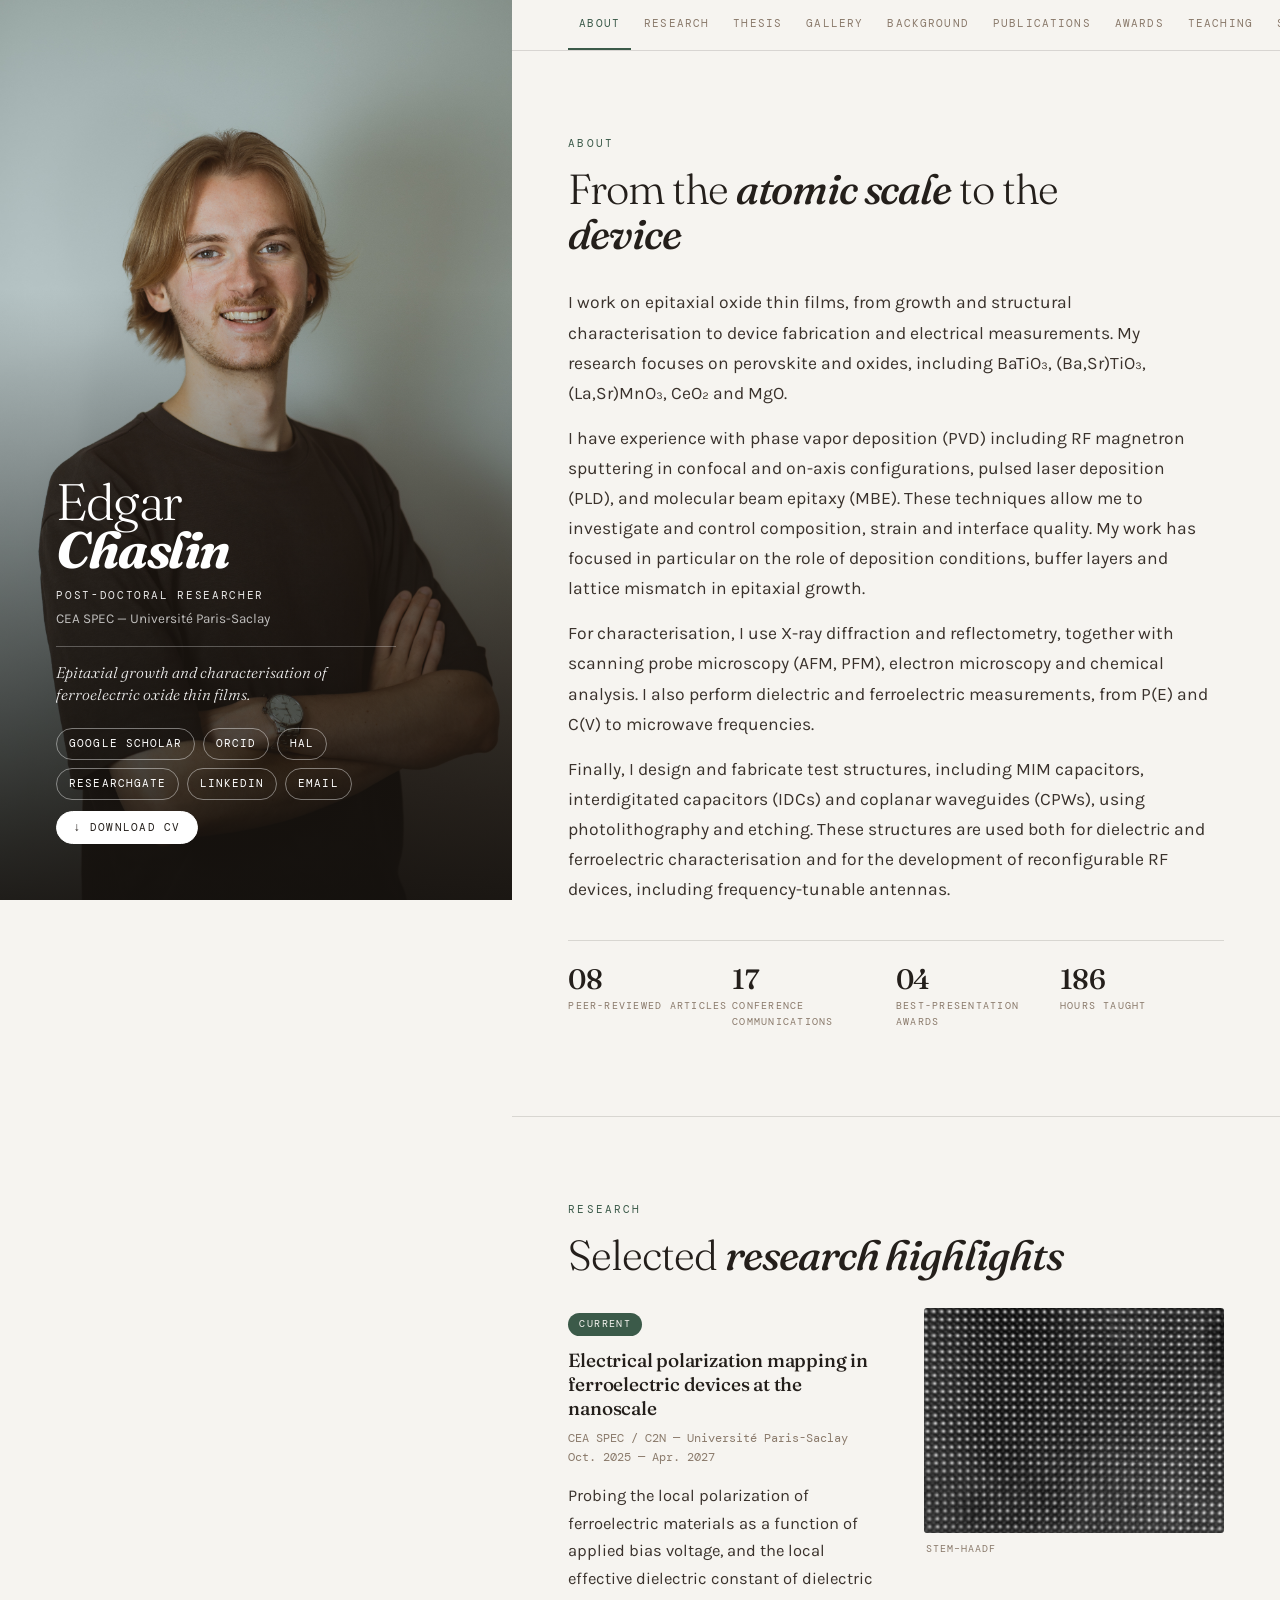
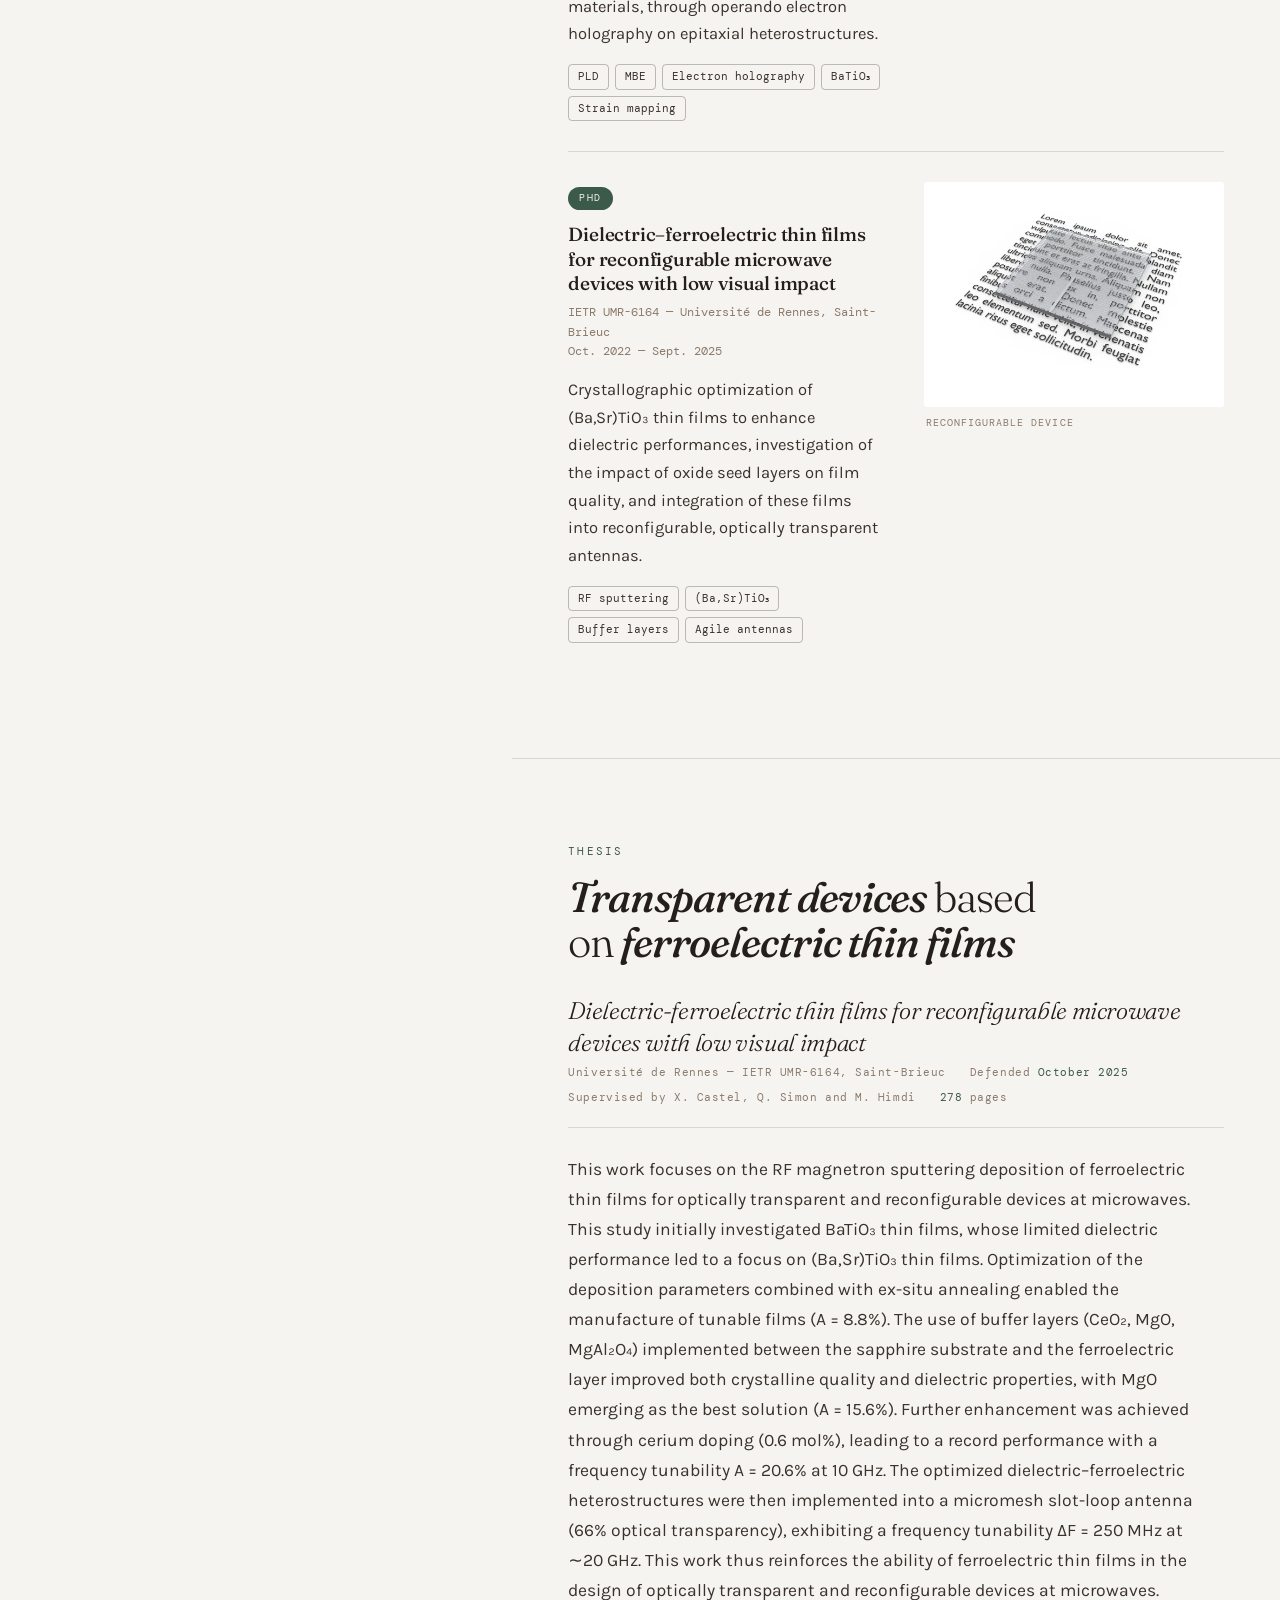
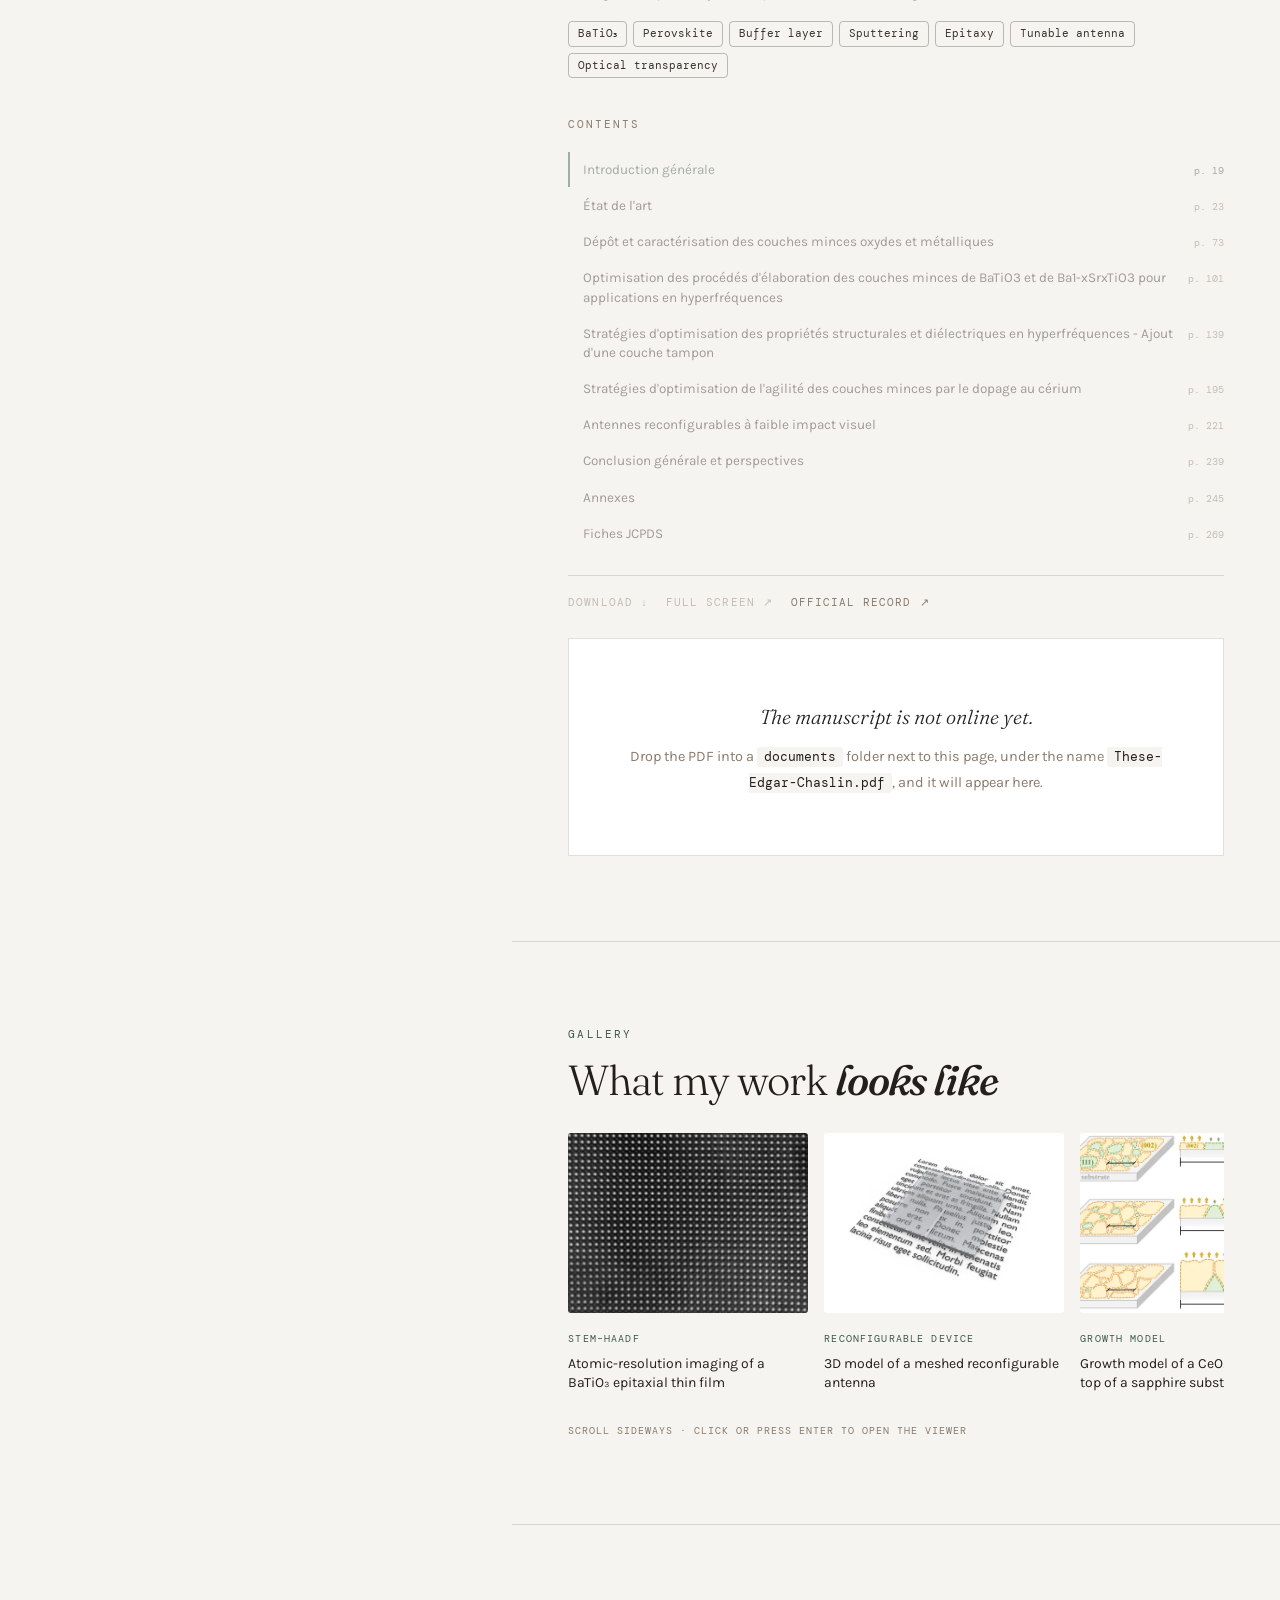
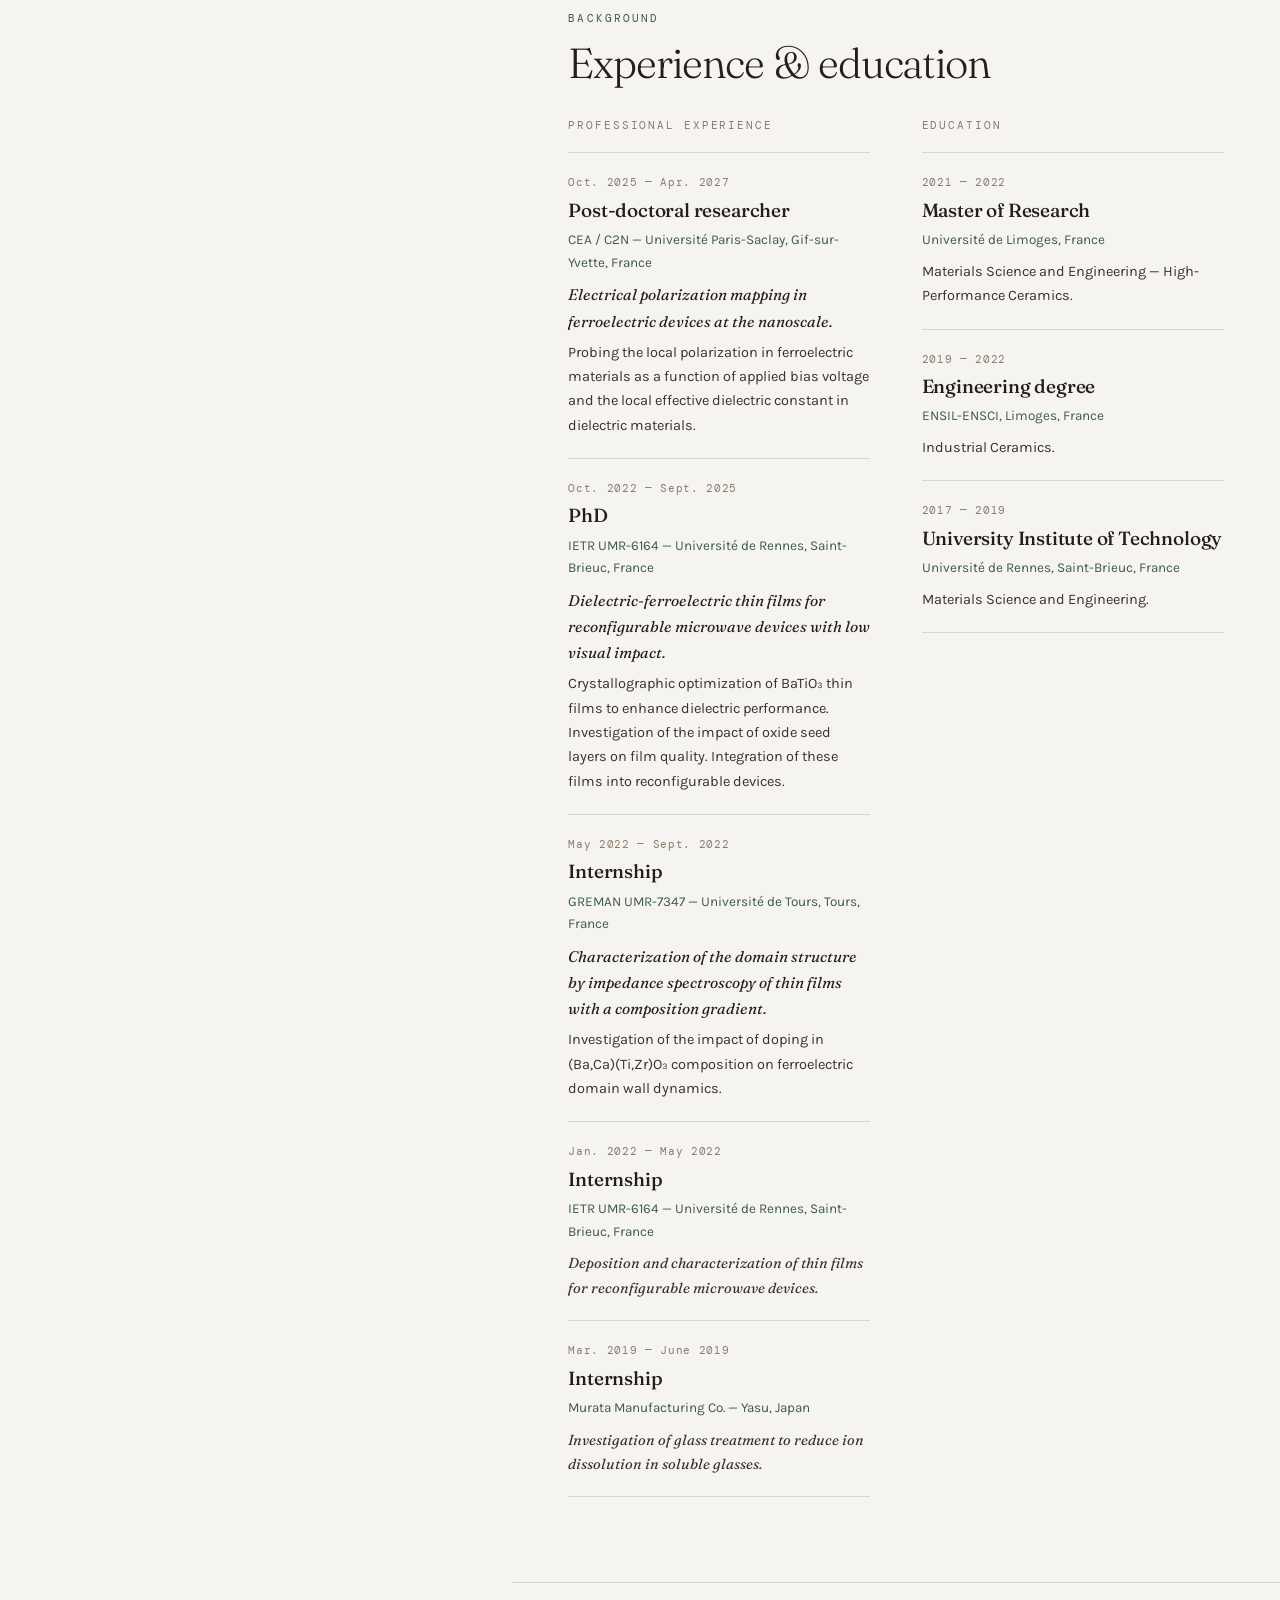
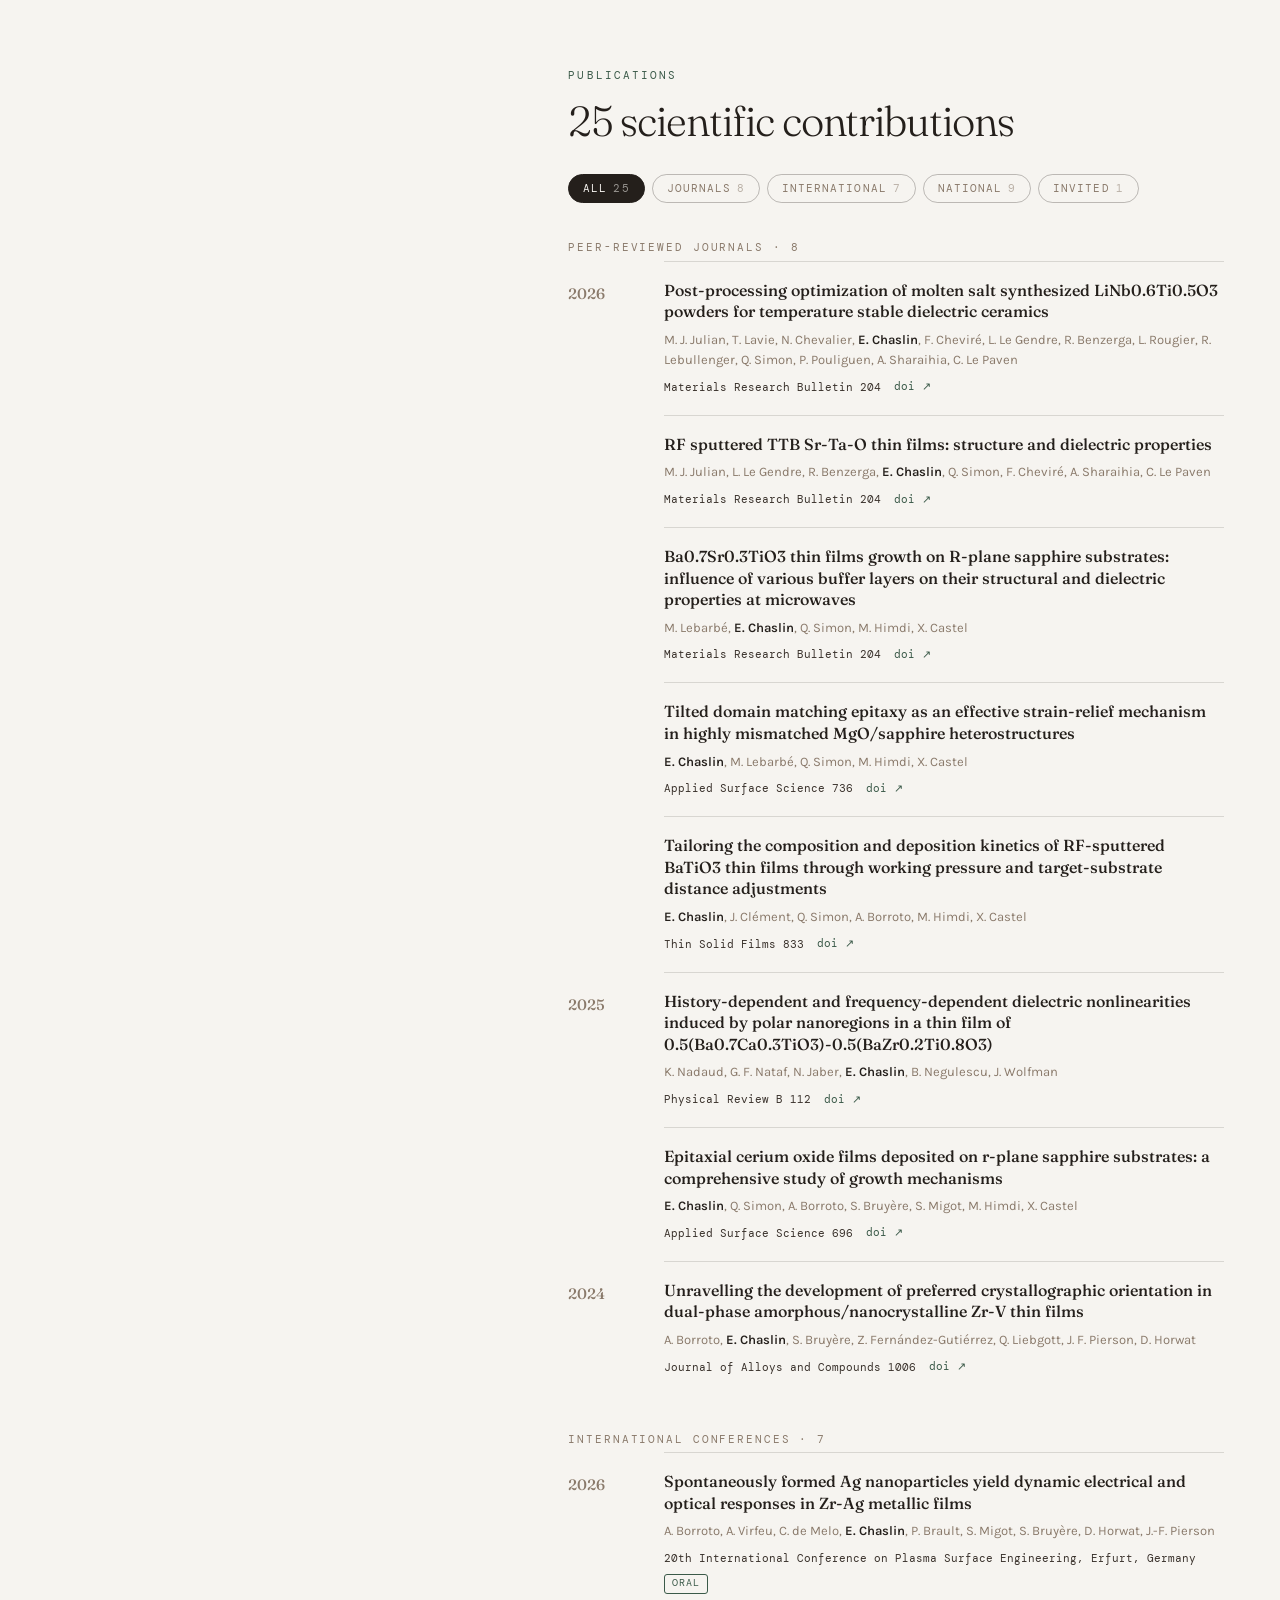
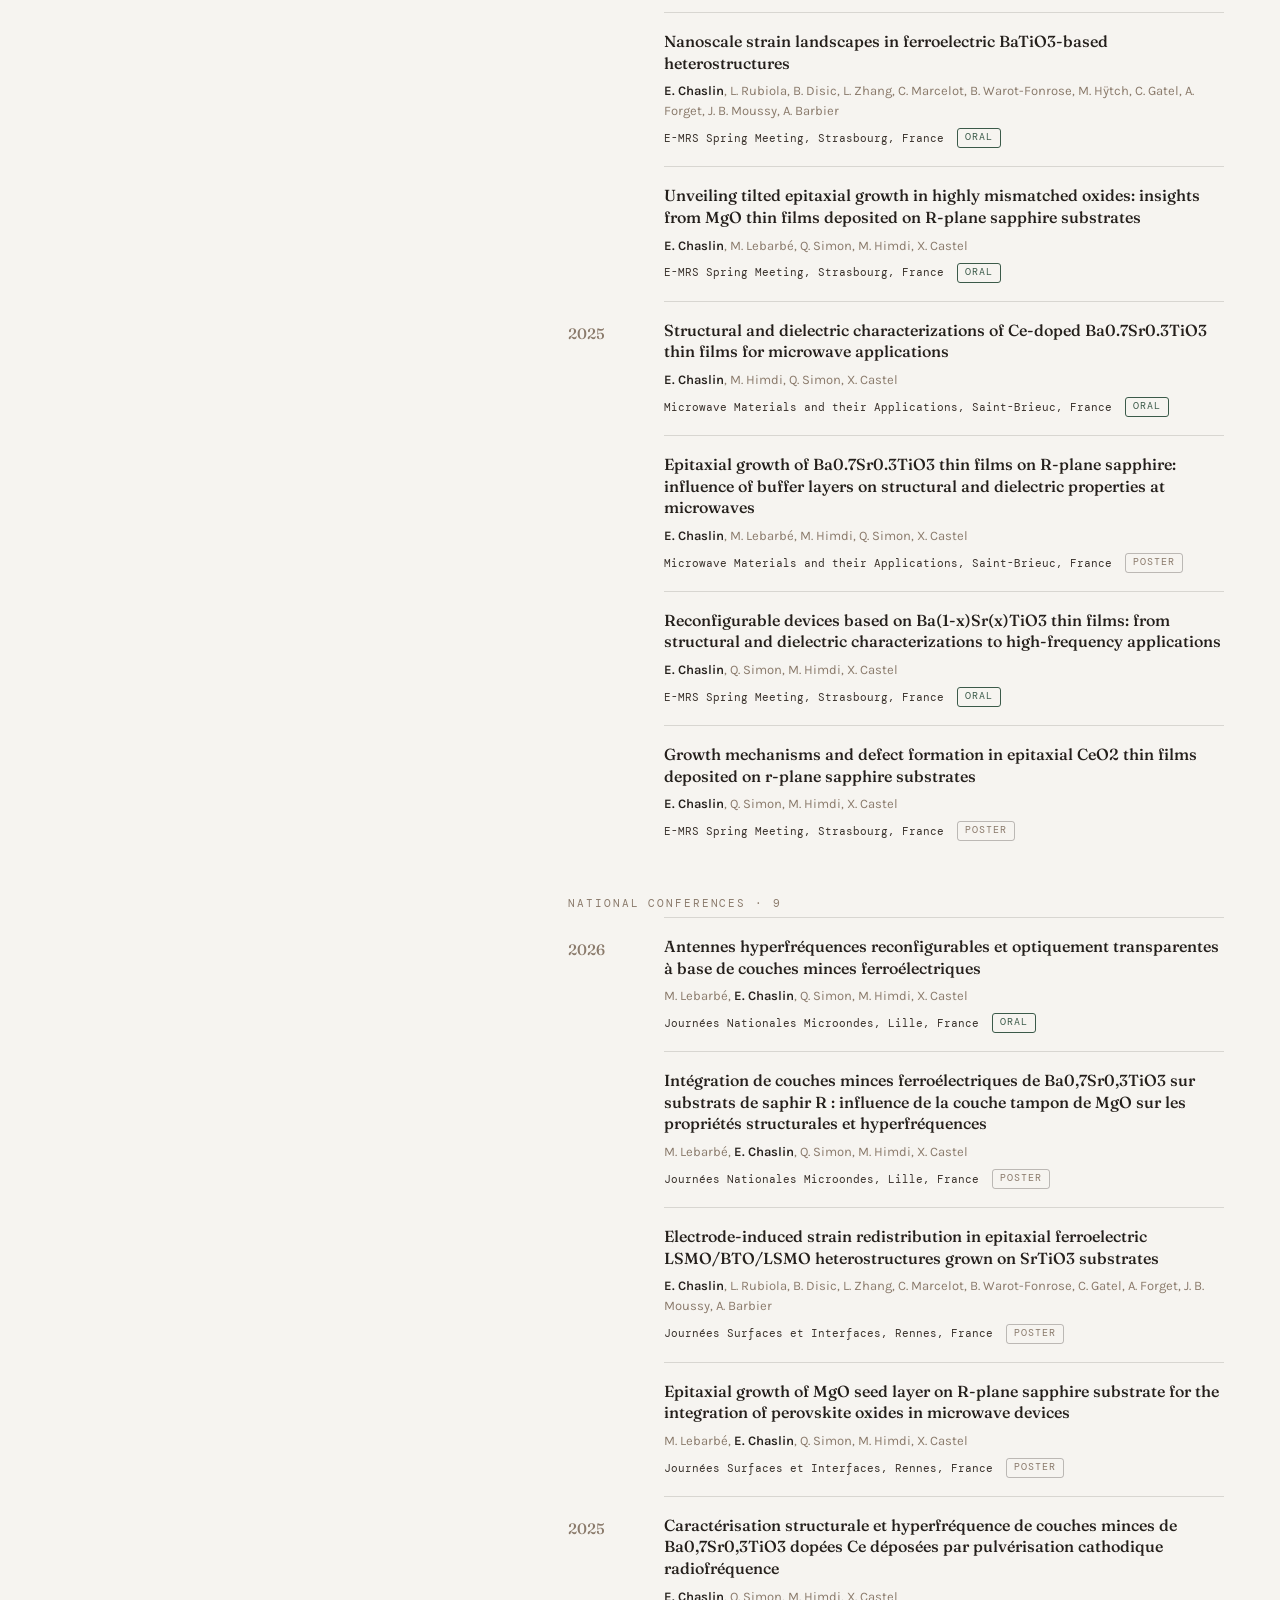
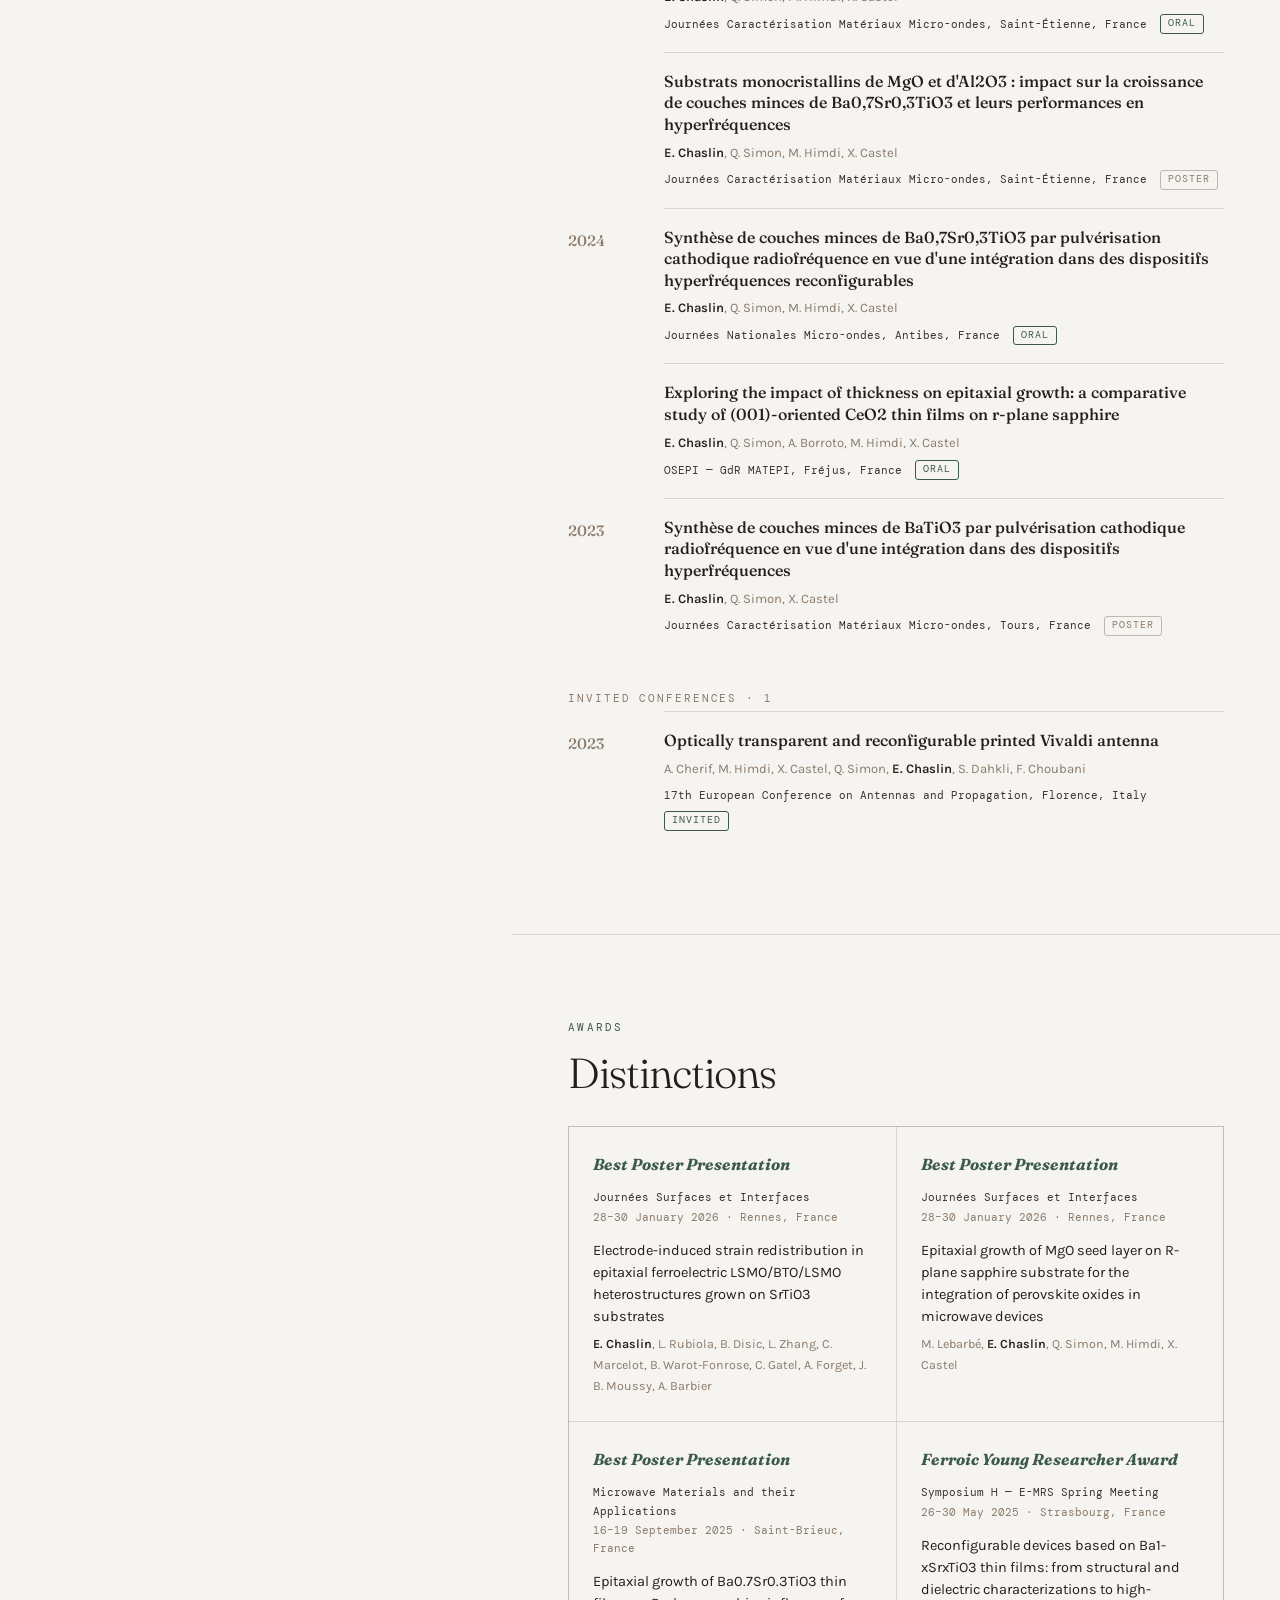
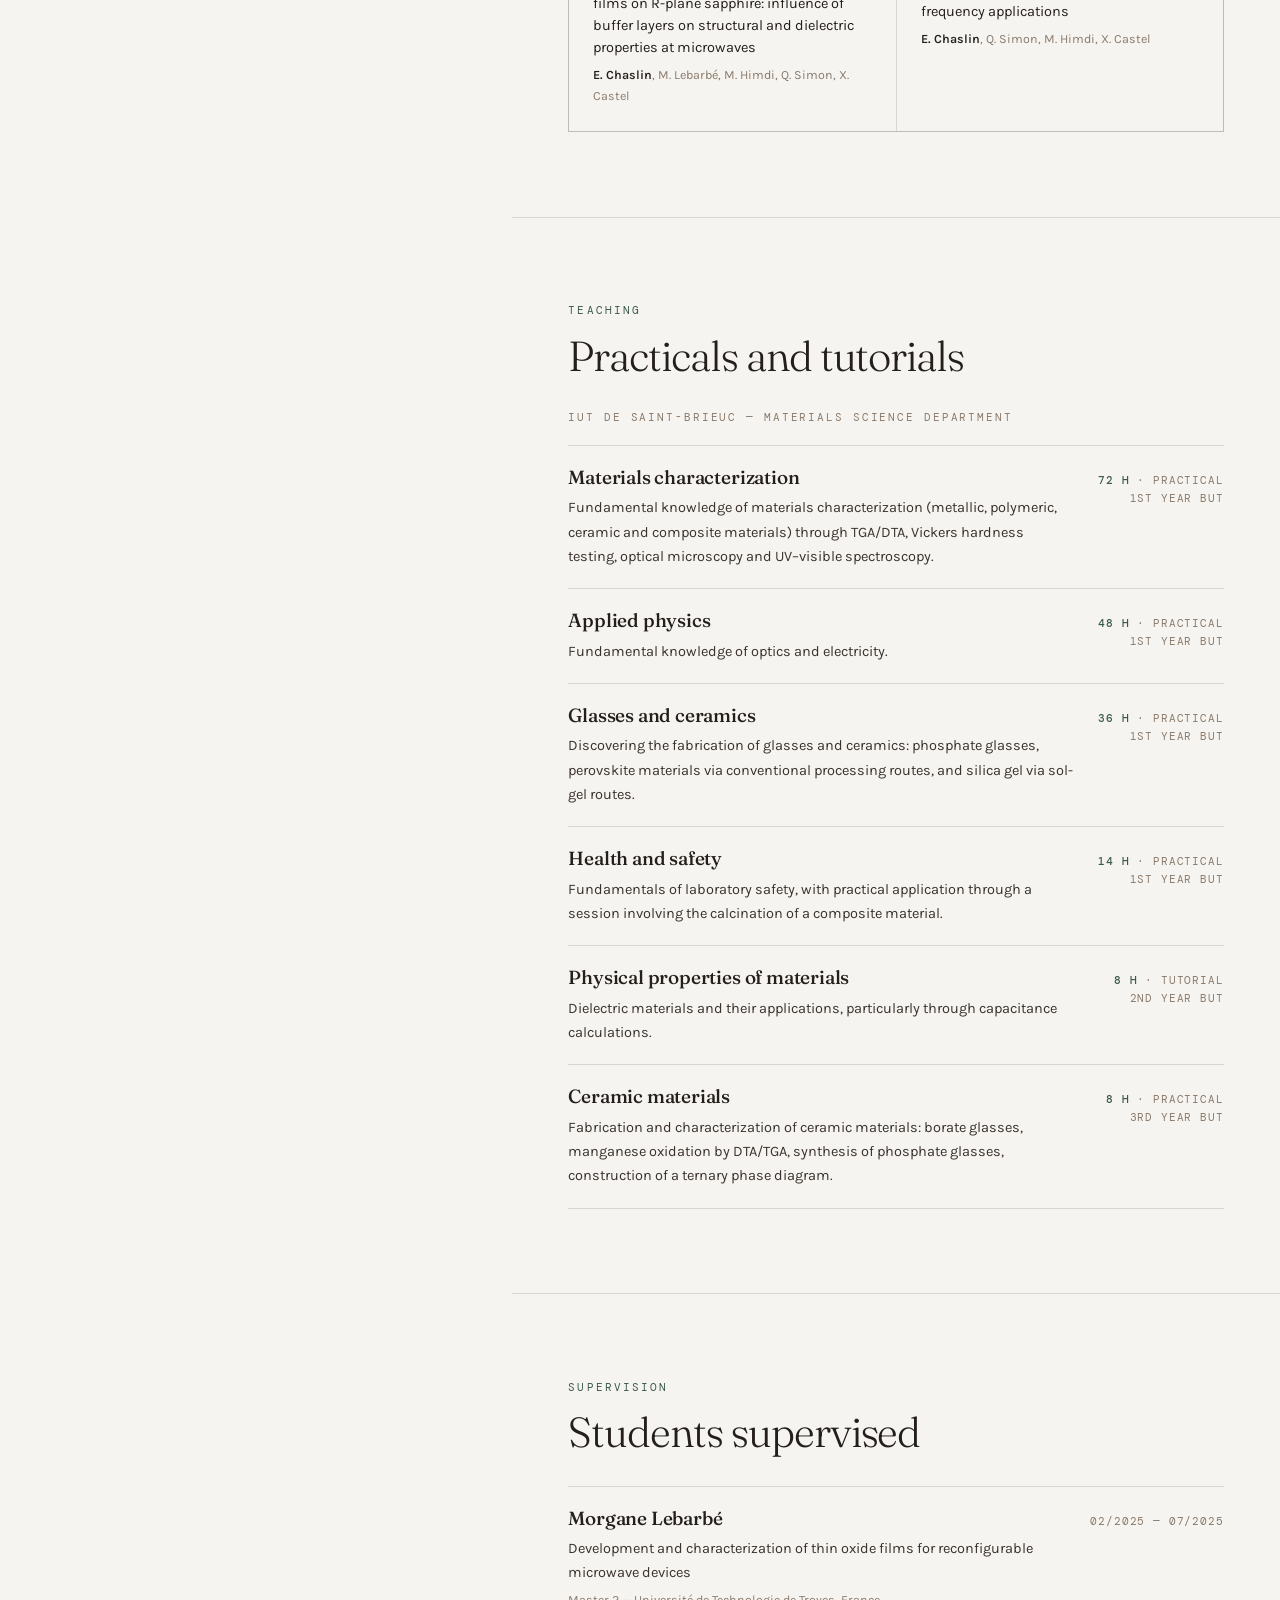
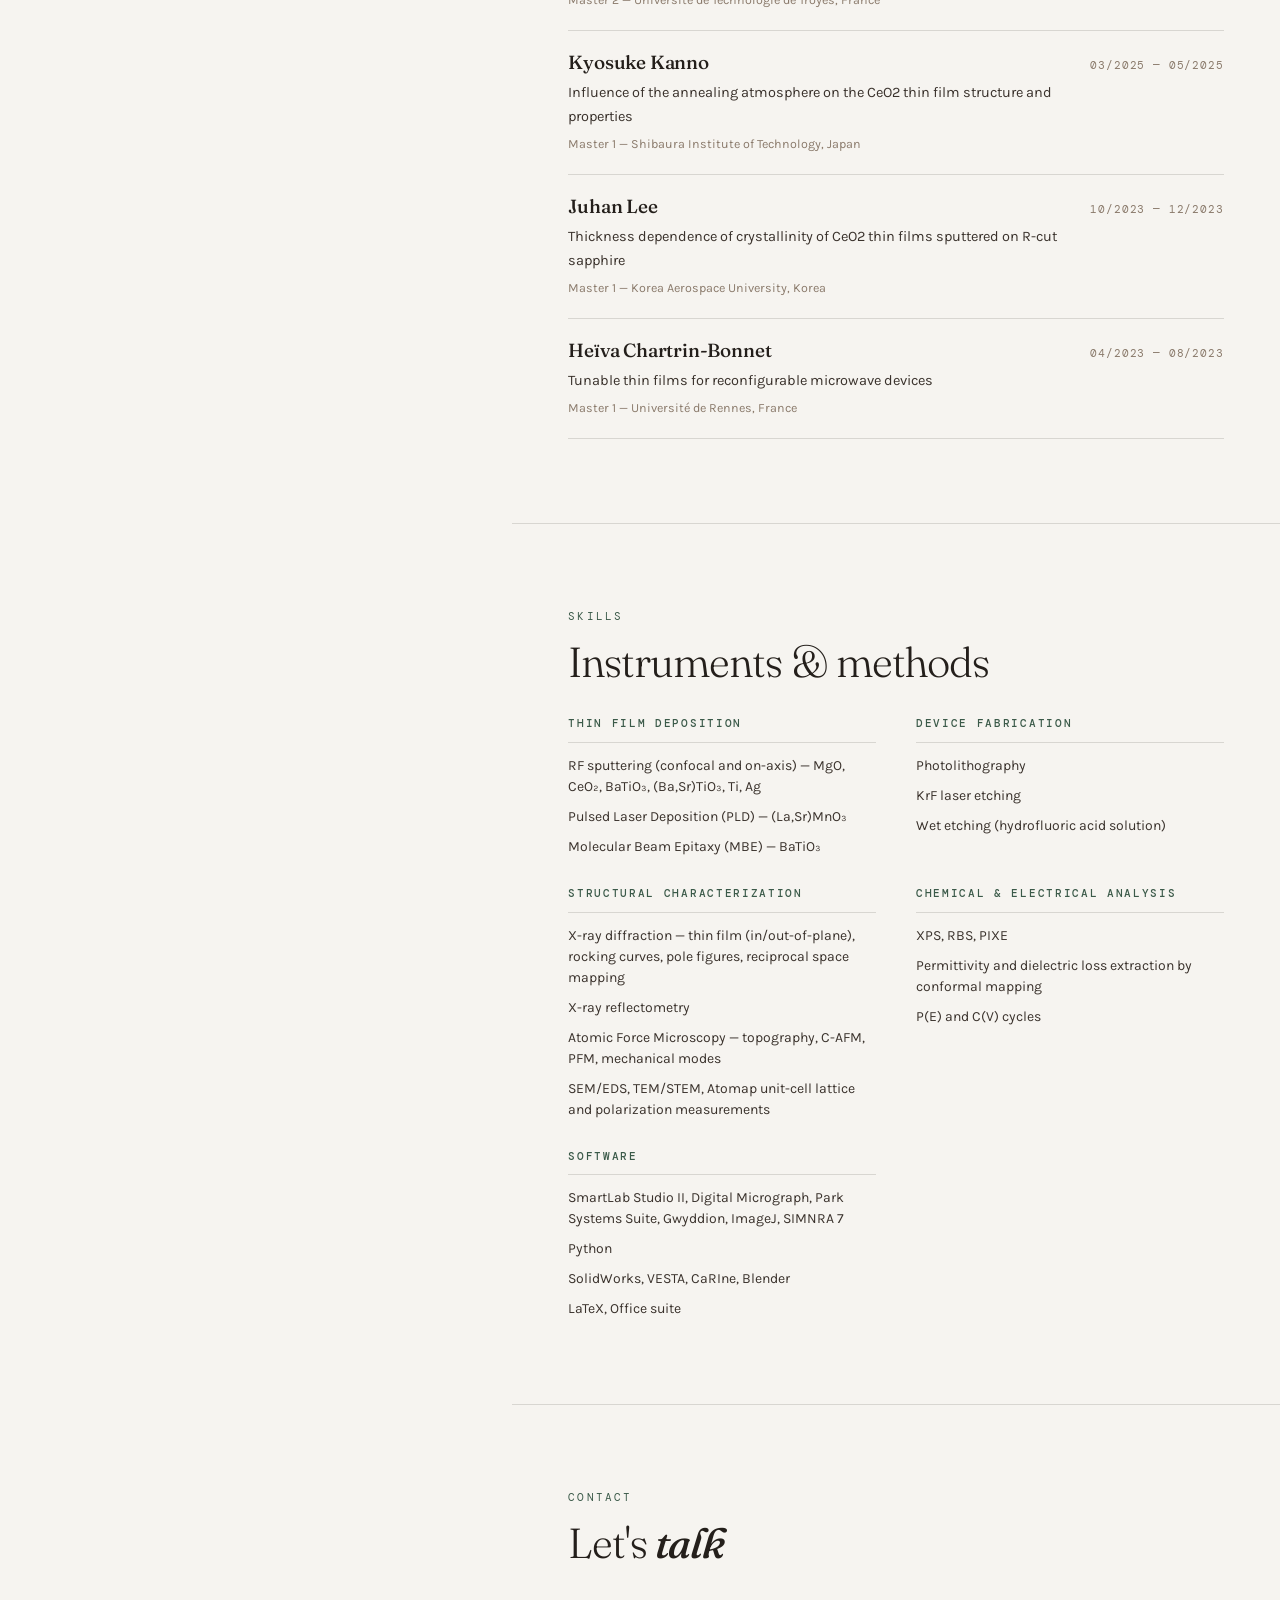
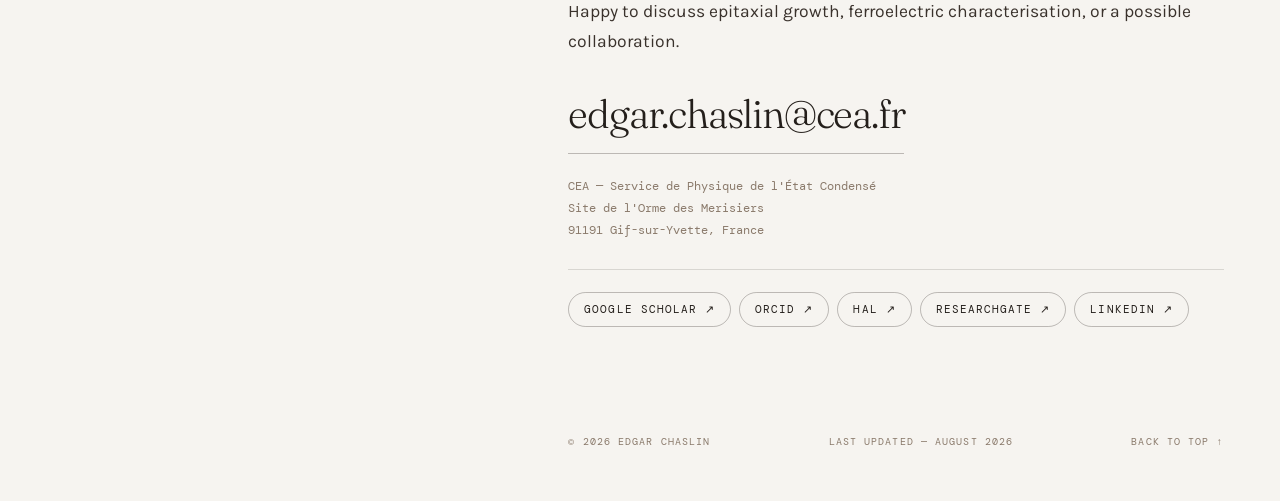
==== commit 5660fba0: "Aperçu au partage, README et adresse du site - images/apercu.jpg : carte 1200 × 630 px reprenant la " ====
--- a/index.html
+++ b/index.html
@@ -19,9 +19,17 @@
 <meta property="og:description" content="Epitaxial growth and characterisation of ferroelectric oxide thin films, from deposition to unit-cell polarisation mapping.">
 <meta property="og:locale" content="en_GB">
 <meta name="twitter:card" content="summary_large_image">
-<!-- Aperçu au partage : une fois le site en ligne, déposer une image 1200x630 px
-     dans images/apercu.jpg puis décommenter la ligne suivante en remplaçant le domaine.
-<meta property="og:image" content="https://TON-DOMAINE/images/apercu.jpg"> -->
+<!-- Aperçu affiché quand le lien est partagé (LinkedIn, messageries, Slack…).
+     L'image fait 1200 × 630 px : pour la changer, remplacer images/apercu.jpg.
+     Ces adresses doivent rester absolues — les réseaux sociaux vont chercher
+     l'image sur le web et ne savent pas suivre un chemin relatif. -->
+<meta property="og:url" content="https://edgarchaslin.github.io/">
+<meta property="og:image" content="https://edgarchaslin.github.io/images/apercu.jpg">
+<meta property="og:image:width" content="1200">
+<meta property="og:image:height" content="630">
+<meta property="og:image:alt" content="Edgar Chaslin — Post-doctoral Researcher, CEA SPEC">
+<meta name="twitter:image" content="https://edgarchaslin.github.io/images/apercu.jpg">
+<link rel="canonical" href="https://edgarchaslin.github.io/">
 <link rel="icon" href="data:image/svg+xml,%3Csvg xmlns='http://www.w3.org/2000/svg' viewBox='0 0 32 32'%3E%3Crect width='32' height='32' fill='%233B5A49'/%3E%3Ctext x='16' y='23' font-family='Georgia,serif' font-size='19' fill='%23F6F4F0' text-anchor='middle'%3EE%3C/text%3E%3C/svg%3E">
 
 <!-- Polices de caractères, chargées depuis Google Fonts. -->
--- a/css/2-colonne-portrait.css
+++ b/css/2-colonne-portrait.css
@@ -43,8 +43,8 @@
   --photo-haut:max(52vh,336px);
   --repli:.55s;
 
-  --photo-y:        24%;   /* à l'arrivée, photo pleine hauteur   */
-  --photo-y-replie: 10%;   /* une fois repliée  ← LE RÉGLAGE UTILE */
+  --photo-y:        30%;   /* à l'arrivée, photo pleine hauteur   */
+  --photo-y-replie: 20%;   /* une fois repliée  ← LE RÉGLAGE UTILE */
   --photo-y-mobile: 16%;   /* bannière du téléphone               */
 }
 
